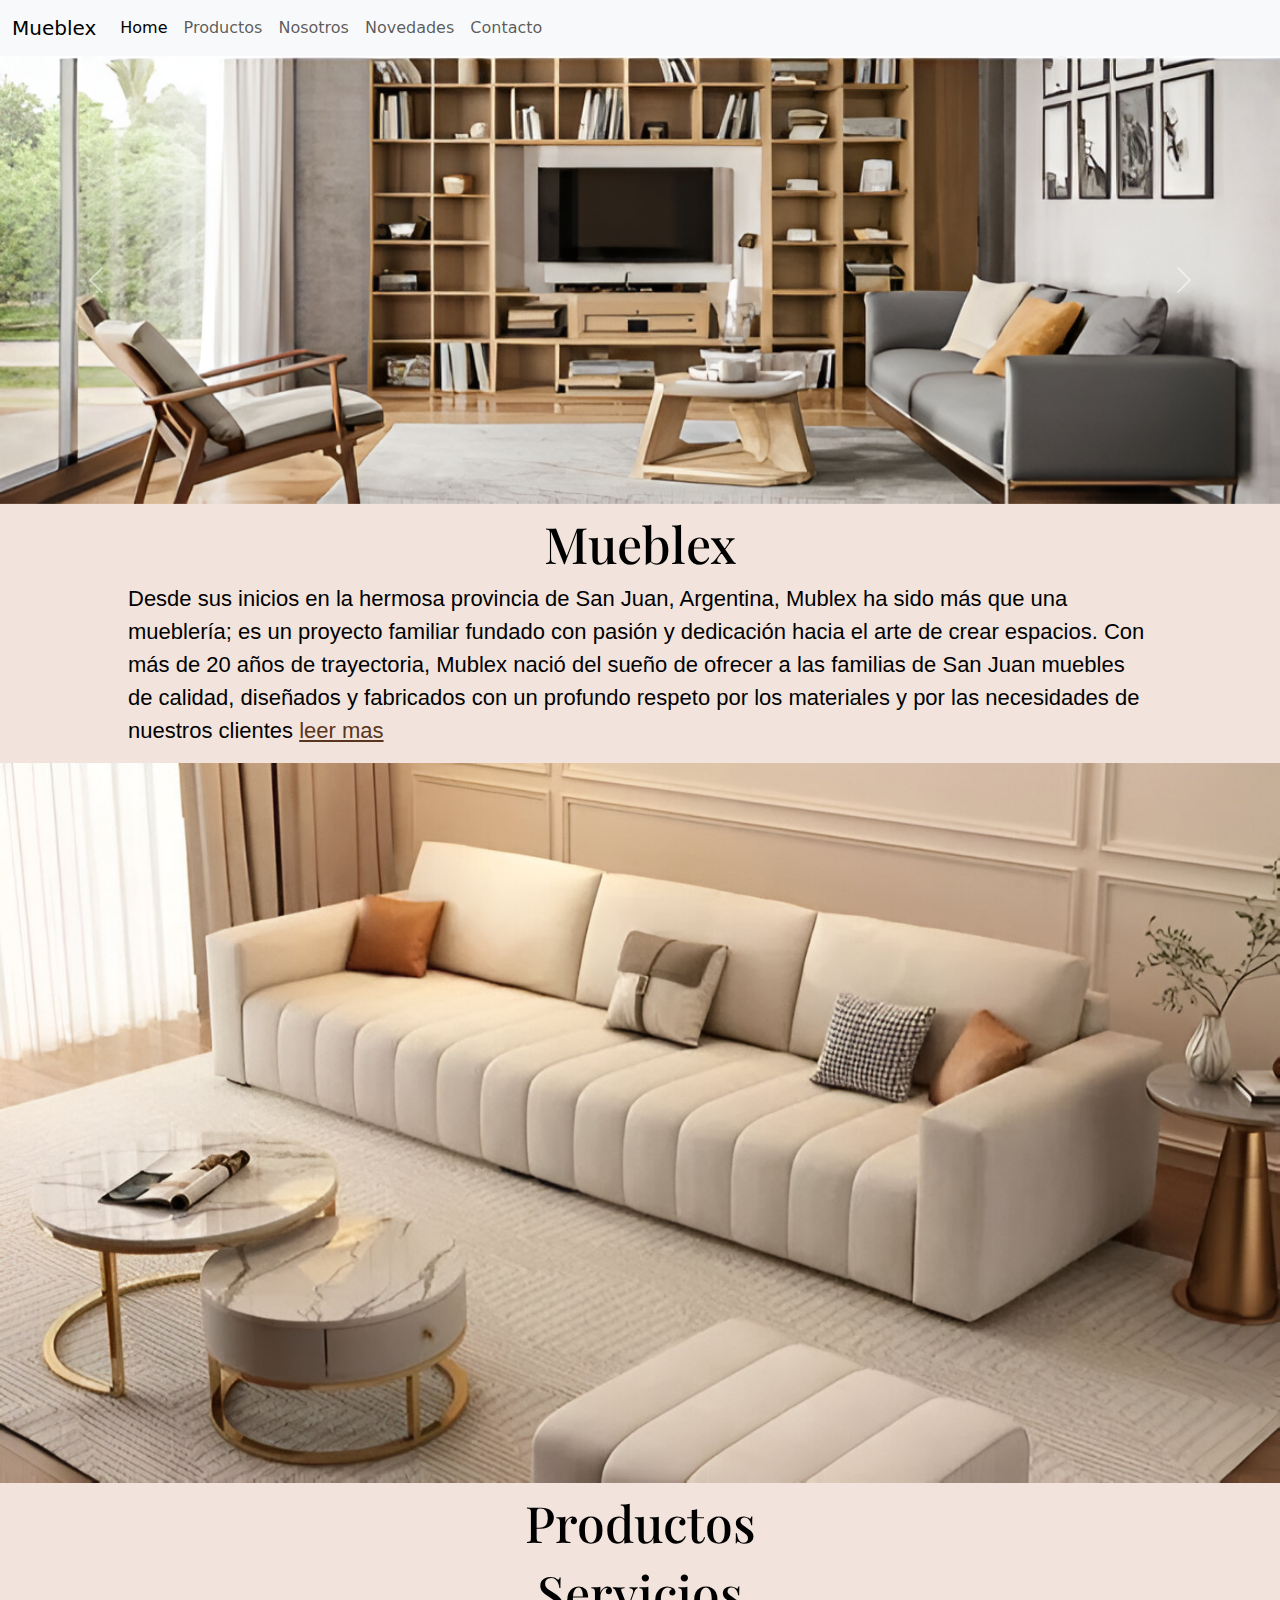
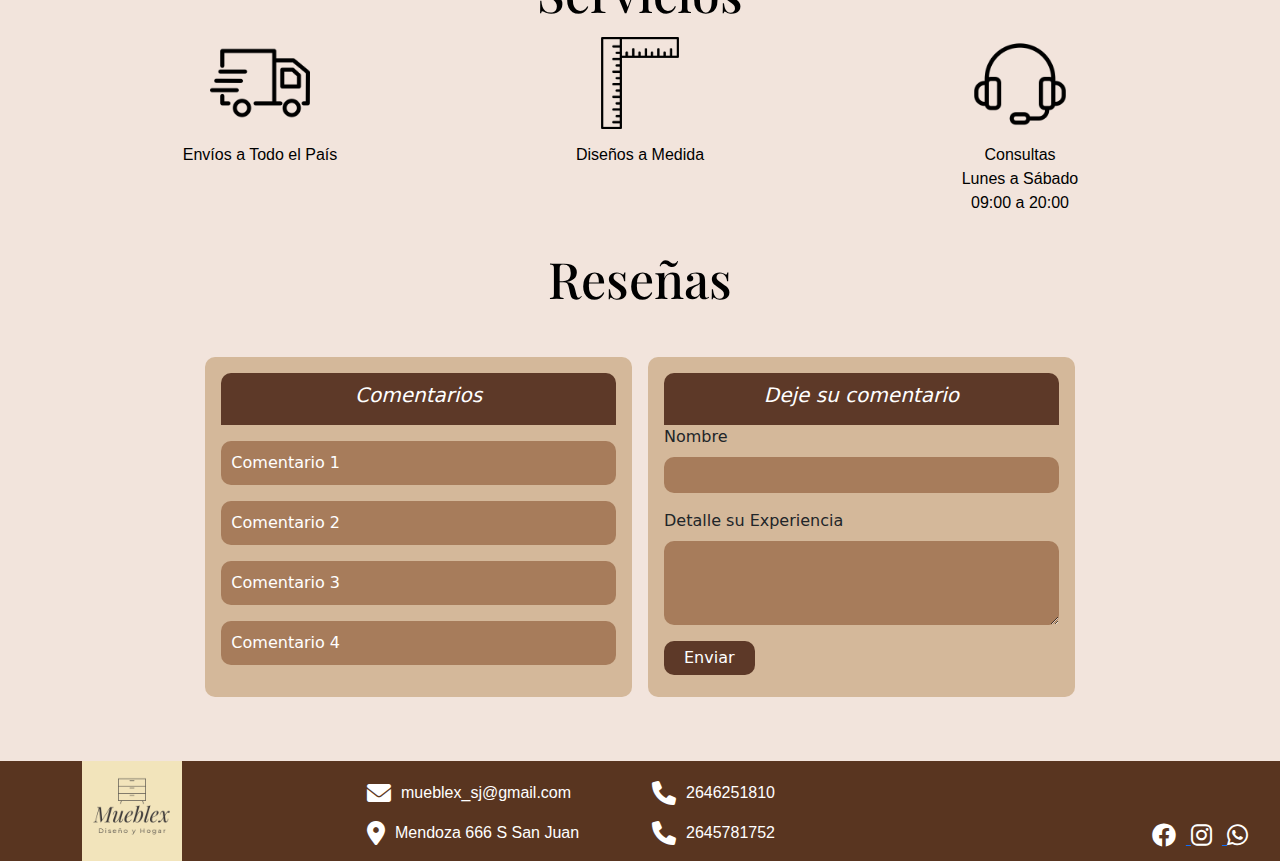
==== index.html @ 8254ffb8 "Add files via upload" ====
<!doctype html>
<html lang="en">
    <head>
        <meta charset="utf-8">
        <meta name="viewport" content="width=device-width, initial-scale=1">
        <title>Mueblex</title>
        <link rel="icon" href="img/Logo.png" type="image/x-icon">
        <link href="https://cdn.jsdelivr.net/npm/bootstrap@5.3.3/dist/css/bootstrap.min.css" rel="stylesheet" integrity="sha384-QWTKZyjpPEjISv5WaRU9OFeRpok6YctnYmDr5pNlyT2bRjXh0JMhjY6hW+ALEwIH" crossorigin="anonymous">
        <link rel="preconnect" href="https://fonts.googleapis.com">
        <link rel="preconnect" href="https://fonts.gstatic.com" crossorigin>
        <link href="https://fonts.googleapis.com/css2?family=Playfair+Display:ital,wght@1,400..900&display=swap" rel="stylesheet">      
        <link rel="stylesheet" href="https://cdnjs.cloudflare.com/ajax/libs/font-awesome/6.0.0-beta3/css/all.min.css">
        <link rel="stylesheet" href="estilos/homees.css">
        <link rel="stylesheet" href="estilos/texto.css">
        <link rel="stylesheet" href="estilos/carrucel">
        <link rel="stylesheet" href="estilos/piedepagina.css">
        <link rel="stylesheet" href="estilos/formulario.css">
      </head>
  <body>
<header>
  <!--Barra de navegacion-->
  <nav class="navbar navbar-expand-lg bg-body-tertiary">
    <div class="container-fluid">
      <a class="navbar-brand" href="in">Mueblex</a>
      <button class="navbar-toggler" type="button" data-bs-toggle="collapse" data-bs-target="#navbarSupportedContent" aria-controls="navbarSupportedContent" aria-expanded="false" aria-label="Toggle navigation">
        <span class="navbar-toggler-icon"></span>
      </button>
      <div class="collapse navbar-collapse" id="navbarSupportedContent">
        <ul class="navbar-nav me-auto mb-2 mb-lg-0">
          <li class="nav-item">
            <a class="nav-link active" aria-current="page" href="index.html">Home</a>
          </li>
          <li class="nav-item">
            <a class="nav-link" href="productos.html">Productos</a>
          </li>
          <li class="nav-item">
            <a class="nav-link" href="nosotros.html">Nosotros</a>
          </li>
          <li class="nav-item">
            <a class="nav-link" href="#">Novedades</a>
          </li>
          <li class="nav-item">
            <a class="nav-link" href="#">Contacto</a>
          </li>
        </ul>
      </div>
    </div>
  </nav>
  <!--Carrusel de imagenes-->
  <div id="carouselExampleFade" class="carousel slide carousel-fade">
    <div class="carousel-inner">
      <div class="carousel-item active">
        <img src="img/carr1.png" class="d-block w-100" alt="...">
      </div>
      <div class="carousel-item">
        <img src="img/carr2.png" class="d-block w-100" alt="...">
      </div>
      <div class="carousel-item">
        <img src="img/carr3.png" class="d-block w-100" alt="...">
      </div>
      <div class="carousel-item">
        <img src="img/carr4.png" class="d-block w-100" alt="...">
      </div>
      <div class="carousel-item">
        <img src="img/carr5.png" class="d-block w-100" alt="...">
      </div>
    </div>
    <button class="carousel-control-prev" type="button" data-bs-target="#carouselExampleFade" data-bs-slide="prev">
      <span class="carousel-control-prev-icon" aria-hidden="true"></span>
      <span class="visually-hidden">Previous</span>
    </button>
    <button class="carousel-control-next" type="button" data-bs-target="#carouselExampleFade" data-bs-slide="next">
      <span class="carousel-control-next-icon" aria-hidden="true"></span>
      <span class="visually-hidden">Next</span>
    </button>
  </div>
</header>
<div class="margenes">
<div class="todo">
<!--texto con hipervinculo a nosotros -->
<div class="texto_titulo">
  <h1 class="titulos">Mueblex</h1>
</div>
<div class="texto_in"> 
  <p class="nosotros-p">
    Desde sus inicios en la hermosa provincia de San Juan, Argentina, Mublex ha sido más que una mueblería; 
    es un proyecto familiar fundado con pasión y dedicación hacia el arte de crear espacios. Con más de 20 años de trayectoria, 
    Mublex nació del sueño de ofrecer a las familias de San Juan muebles de calidad, diseñados y fabricados con un profundo respeto
     por los materiales y por las necesidades de nuestros clientes <a href="nosotros.html" style="color:#593520 ;">leer mas</a>
  </p>
</div>
</div>
</div>
<div>
<img src="img/home.png" class="img-fluid" alt="imagen_home">
</div> 
<div class="margenes">
 <!--Seccion Productos-->
 <div class="texto_titulo">
  <h1 class="titulos">Productos</h1>
</div>
</div>

 <!--servicios-->
 <div class="margenes">
 <div class="texto_titulo">
  <h1 class="titulos">Servicios</h1>
</div>
</div>

<!--servicios_ iconos-->
<div class="margenes"></div>
<div class="container text-center">
  <div class="row">
    <div class="col-lg-4 col-md-6 col-sm-12 mb-4" id="serv">
      <img src="img/camion-de-reparto.png" class="servis" alt="camion">
      <p>Envíos a Todo el País</p>
    </div>
    <div class="col-lg-4 col-md-6 col-sm-12 mb-4" id="serv">
      <img src="img/intenta-cuadrado.png" class="servis" alt="escuadra">
      <p>Diseños a Medida</p>
    </div>
    <div class="col-lg-4 col-md-6 col-sm-12 mb-4" id="serv">
      <img src="img/centro-de-llamadas.png" class="servis" alt="atencion">
      <p>Consultas <br>Lunes a Sábado<br>09:00 a 20:00</p>
    </div>
  </div>
</div>
</div>
<!--Reseñas-->
<div class="margenes">
  <!--Seccion Productos-->
  <div class="texto_titulo">
   <h1 class="titulos">Reseñas</h1>
 </div>
 </div>
 <div class="margenes">
  <div class="container my-5">
    <div class="row justify-content-center">
      <!-- Sección de comentarios -->
      <div class="col-md-5 p-3 comentario-box me-md-3"> <!-- Agrega 'me-md-3' para margen entre columnas -->
        <div class="header-box">
          <h5>Comentarios</h5>
        </div>
        <div class="comment-content my-3">Comentario 1</div>
        <div class="comment-content my-3">Comentario 2</div>
        <div class="comment-content my-3">Comentario 3</div>
        <div class="comment-content my-3">Comentario 4</div>
      </div>
  
      <!-- Sección para dejar comentario -->
      <div class="col-md-5 p-3 comentario-box">
        <div class="header-box">
          <h5>Deje su comentario</h5>
        </div>
        <form>
          <div class="mb-3">
            <label for="nombre" class="form-label">Nombre</label>
            <input type="text" class="form-control custom-input" id="nombre" placeholder="">
          </div>
          <div class="mb-3">
            <label for="detalle" class="form-label">Detalle su Experiencia</label>
            <textarea class="form-control custom-textarea" id="detalle" rows="3"></textarea>
          </div>
          <button type="submit" class="btn custom-button">Enviar</button>
        </form>
      </div>
    </div>
  </div>
  
  
 </div>
<!--Pie de pagina-->
<footer>
  <div class="container">
      <div class="row" id="footer">
          <div class="col-3">
              <img src="img/Logo.png" class="pol" alt="logo_muebles">
          </div>
          <div class="col-3">
              <p class="info1">
                  <i class="fas fa-envelope iconos"></i> mueblex_sj@gmail.com
              </p>
              <p class="info2">
                  <i class="fas fa-map-marker-alt iconos"></i> Mendoza 666 S San Juan
              </p>
          </div>
          <div class="col-3">
              <p class="info1">
                  <i class="fas fa-phone iconos"></i> 2646251810
              </p>
              <p class="info2">
                  <i class="fas fa-phone iconos"></i> 2645781752
              </p>
          </div>
          <div class="col-3">
              <a href="https://www.facebook.com" target="_blank" aria-label="Facebook">
                  <i class="fab fa-facebook iconos"></i>
              </a>
              <a href="https://www.instagram.com" target="_blank" aria-label="Instagram">
                  <i class="fab fa-instagram iconos"></i>
              </a>
              <a href="https://web.whatsapp.com" target="_blank" aria-label="WhatsApp">
                  <i class="fab fa-whatsapp iconos"></i>
              </a>
          </div>
      </div>
  </div>
</footer>

  <script src="https://cdn.jsdelivr.net/npm/bootstrap@5.3.3/dist/js/bootstrap.bundle.min.js" integrity="sha384-YvpcrYf0tY3lHB60NNkmXc5s9fDVZLESaAA55NDzOxhy9GkcIdslK1eN7N6jIeHz" crossorigin="anonymous"></script>
      
  </body>
</html>
---- estilos/homees.css ----
body{
    background-color: #F2E4DC;
}

.margenes{
    margin-top: 10px;
    margin-left: 10%;
    margin-right: 10%;
}

/*ICONOS SERVICIOS*/
.servis {
    width: 40%;
    max-width: 100px;
    margin-bottom: 10px;
  }
  
  #serv p {
    color: black;
    font-size: 1em;
    margin: 0;
  }

@media screen and (max-width: 550px) {
    .margenes {
        margin-left: 5%;
        margin-right: 5%;
    }
}
---- estilos/texto.css ----
/* Tetos */

/*Tutulos*/
.titulos{
    text-align: center;
    color: black;
    font-family: "Playfair Display", serif;
    font-optical-sizing: auto;
    font-weight: <weight>;
    font-style: normal;
    font-size:50px;
}
/*Texto Home*/
.texto{
    font-family: "Roboto", sans-serif;
    font-weight: 100;
    font-style: normal
}
/*texto producto*/
.texto-producto{
    font-family: "Roboto", sans-serif;
    font-weight: 100;
    font-style: normal;
    text-align: center;
    margin-left: 10%;
    margin-right: 10%;
    font-size: 22px;
}
/*Texto Nosotros*/
.nosotros-p{
    font-family: "Roboto", sans-serif;
    font-weight: 100;
    font-style: normal;
    color:black;
    font-size: 22px;
}
/*Texto footer*/
.container p{
    font-family: "Roboto", sans-serif;
    font-weight: 100;
    font-style: normal; 
    color: white;
}

@media screen and (max-width: 550px) {
  /*Tutulos*/
.titulos{
    text-align: center;
    color: black;
    font-family: "Playfair Display", serif;
    font-optical-sizing: auto;
    font-weight: <weight>;
    font-style: normal;
    font-size:32px;
}
/*Texto Nosotros*/
.nosotros-p{
    font-family: "Roboto", sans-serif;
    font-weight: 100;
    font-style: normal;
    color:black;
    font-size: 16px;
    padding: 0 10px;
}  
/*Textp productos*/
.texto-producto{
    font-size: 16px;
}
---- estilos/piedepagina.css ----
/* Pie de Pagina */
footer {
    background-color: #593520;
    margin-top: 5%;
    position: relative; 
    width: 100%;
}

.pol {
    height: 100px;
    float: left;
}

.iconos {
    margin-right: 5px;
    height: 24px;
}

.info1, .info2 { 
    display: flex;
    position: relative;
}

.info1 {
    margin-top: 20px;
}

.iconos {
    color: #ffffff; 
    font-size: 24px; 
    margin-right: 10px; 
    transition: color 0.3s; 
    position: relative;
}

.iconos:hover {
    color: #d4af37; 
}
.col-3:last-child {
    position: absolute;
    bottom: 10px; 
    right: 10px; 
    width: auto; 
}

/* Responsividad */
@media screen and (max-width: 550px) {
    #footer {
        display: flex;           
    justify-content: space-around; 
    align-items: center;     
    flex-wrap: wrap;
}

    .col-3 {
        width: 100%; 
        text-align: center; 
        margin-top: 10px; 
    }

    .pol {
        display: block;
        margin: 0 auto; 
    }
}
---- estilos/formulario.css ----
/* Estilos de caja para comentarios y formulario */
.comentario-box {
    background-color: #d4b89a;
    border-radius: 10px;
  }
  
  .header-box {
    background-color: #5d3928;
    color: white;
    padding: 10px;
    border-top-left-radius: 10px;
    border-top-right-radius: 10px;
    text-align: center;
    font-style: italic;
  }
  
  .comment-content {
    background-color: #a77c5b;
    border-radius: 10px;
    padding: 10px;
    color: white;
  }
  
  /* Estilos de input y textarea personalizados */
  .custom-input,
  .custom-textarea {
    background-color: #a77c5b;
    color: white;
    border: none;
    border-radius: 10px;
  }
  
  .custom-button {
    background-color: #5d3928;
    color: white;
    border: none;
    border-radius: 10px;
    padding: 5px 20px;
  }
  
  .custom-button:hover {
    background-color: #3f271b;
  }
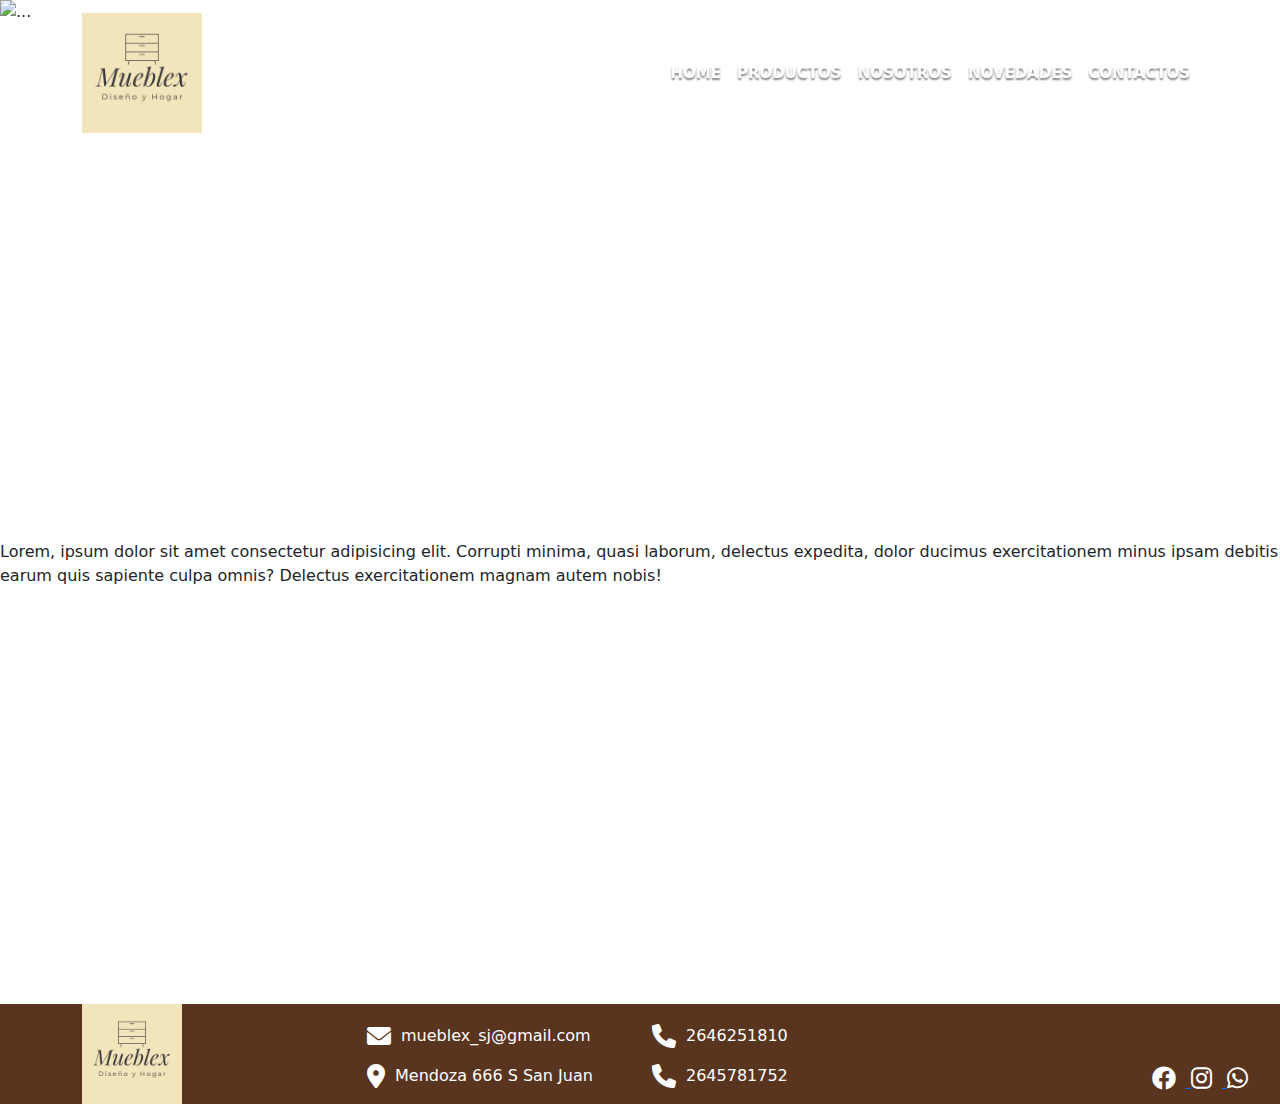
==== commit f0e63d1a: "Add files via upload" ====
--- a/index.html
+++ b/index.html
@@ -1,214 +1,128 @@
-<!doctype html>
+<!DOCTYPE html>
 <html lang="en">
-    <head>
-        <meta charset="utf-8">
-        <meta name="viewport" content="width=device-width, initial-scale=1">
-        <title>Mueblex</title>
-        <link rel="icon" href="img/Logo.png" type="image/x-icon">
-        <link href="https://cdn.jsdelivr.net/npm/bootstrap@5.3.3/dist/css/bootstrap.min.css" rel="stylesheet" integrity="sha384-QWTKZyjpPEjISv5WaRU9OFeRpok6YctnYmDr5pNlyT2bRjXh0JMhjY6hW+ALEwIH" crossorigin="anonymous">
-        <link rel="preconnect" href="https://fonts.googleapis.com">
-        <link rel="preconnect" href="https://fonts.gstatic.com" crossorigin>
-        <link href="https://fonts.googleapis.com/css2?family=Playfair+Display:ital,wght@1,400..900&display=swap" rel="stylesheet">      
-        <link rel="stylesheet" href="https://cdnjs.cloudflare.com/ajax/libs/font-awesome/6.0.0-beta3/css/all.min.css">
-        <link rel="stylesheet" href="estilos/homees.css">
-        <link rel="stylesheet" href="estilos/texto.css">
-        <link rel="stylesheet" href="estilos/carrucel">
-        <link rel="stylesheet" href="estilos/piedepagina.css">
-        <link rel="stylesheet" href="estilos/formulario.css">
-      </head>
-  <body>
-<header>
-  <!--Barra de navegacion-->
-  <nav class="navbar navbar-expand-lg bg-body-tertiary">
-    <div class="container-fluid">
-      <a class="navbar-brand" href="in">Mueblex</a>
-      <button class="navbar-toggler" type="button" data-bs-toggle="collapse" data-bs-target="#navbarSupportedContent" aria-controls="navbarSupportedContent" aria-expanded="false" aria-label="Toggle navigation">
-        <span class="navbar-toggler-icon"></span>
-      </button>
-      <div class="collapse navbar-collapse" id="navbarSupportedContent">
-        <ul class="navbar-nav me-auto mb-2 mb-lg-0">
-          <li class="nav-item">
-            <a class="nav-link active" aria-current="page" href="index.html">Home</a>
-          </li>
-          <li class="nav-item">
-            <a class="nav-link" href="productos.html">Productos</a>
-          </li>
-          <li class="nav-item">
-            <a class="nav-link" href="nosotros.html">Nosotros</a>
-          </li>
-          <li class="nav-item">
-            <a class="nav-link" href="#">Novedades</a>
-          </li>
-          <li class="nav-item">
-            <a class="nav-link" href="#">Contacto</a>
-          </li>
-        </ul>
+<head>
+    <meta charset="UTF-8">
+    <meta name="viewport" content="width=device-width, initial-scale=1.0">
+    <title>Document</title>
+    <link rel="stylesheet" href="styles.css">
+    <link rel="stylesheet" href="https://cdnjs.cloudflare.com/ajax/libs/font-awesome/6.0.0-beta3/css/all.min.css">
+    <link href="https://cdn.jsdelivr.net/npm/bootstrap@5.3.3/dist/css/bootstrap.min.css" rel="stylesheet" integrity="sha384-QWTKZyjpPEjISv5WaRU9OFeRpok6YctnYmDr5pNlyT2bRjXh0JMhjY6hW+ALEwIH" crossorigin="anonymous">
+</head>
+<body>
+    <!--carrusel-->
+    <header>
+      <div class="header-inner">
+        <nav class="navbar navbar-expand-lg navbar-light fixed-top">
+          <div class="container">
+            <a class="navbar-brand" href="#">
+              <span class="logo">
+                <img src="img/Logo.png" height="120" alt="">
+              </span>
+            </a>
+            <button class="navbar-toggler" type="button" data-bs-toggle="collapse" data-bs-target="#navbarSupportedContent" aria-controls="navbarSupportedContent" aria-expanded="false" aria-label="Toggle navigation">
+              <span class="navbar-toggler-icon"></span>
+            </button>
+            <div class="collapse navbar-collapse" id="navbarSupportedContent">
+              <ul class="navbar-nav ms-auto mb-2 mb-lg-0">
+                <li class="nav-item">
+                  <a class="nav-link" href="#">Home</a>
+                </li>
+                <li class="nav-item">
+                  <a class="nav-link" href="#">Productos</a>
+                </li>
+                <li class="nav-item">
+                  <a class="nav-link" href="#">Nosotros</a>
+                </li>
+                <li class="nav-item">
+                  <a class="nav-link" href="#">Novedades</a>
+                </li>
+                <li class="nav-item">
+                  <a class="nav-link" href="#">Contactos</a>
+                </li>
+              </ul>
+            </div>
+          </div>
+        </nav>
       </div>
-    </div>
-  </nav>
-  <!--Carrusel de imagenes-->
-  <div id="carouselExampleFade" class="carousel slide carousel-fade">
-    <div class="carousel-inner">
-      <div class="carousel-item active">
-        <img src="img/carr1.png" class="d-block w-100" alt="...">
-      </div>
-      <div class="carousel-item">
-        <img src="img/carr2.png" class="d-block w-100" alt="...">
-      </div>
-      <div class="carousel-item">
-        <img src="img/carr3.png" class="d-block w-100" alt="...">
-      </div>
-      <div class="carousel-item">
-        <img src="img/carr4.png" class="d-block w-100" alt="...">
-      </div>
-      <div class="carousel-item">
-        <img src="img/carr5.png" class="d-block w-100" alt="...">
-      </div>
-    </div>
-    <button class="carousel-control-prev" type="button" data-bs-target="#carouselExampleFade" data-bs-slide="prev">
-      <span class="carousel-control-prev-icon" aria-hidden="true"></span>
-      <span class="visually-hidden">Previous</span>
-    </button>
-    <button class="carousel-control-next" type="button" data-bs-target="#carouselExampleFade" data-bs-slide="next">
-      <span class="carousel-control-next-icon" aria-hidden="true"></span>
-      <span class="visually-hidden">Next</span>
-    </button>
-  </div>
-</header>
-<div class="margenes">
-<div class="todo">
-<!--texto con hipervinculo a nosotros -->
-<div class="texto_titulo">
-  <h1 class="titulos">Mueblex</h1>
-</div>
-<div class="texto_in"> 
-  <p class="nosotros-p">
-    Desde sus inicios en la hermosa provincia de San Juan, Argentina, Mublex ha sido más que una mueblería; 
-    es un proyecto familiar fundado con pasión y dedicación hacia el arte de crear espacios. Con más de 20 años de trayectoria, 
-    Mublex nació del sueño de ofrecer a las familias de San Juan muebles de calidad, diseñados y fabricados con un profundo respeto
-     por los materiales y por las necesidades de nuestros clientes <a href="nosotros.html" style="color:#593520 ;">leer mas</a>
-  </p>
-</div>
-</div>
-</div>
-<div>
-<img src="img/home.png" class="img-fluid" alt="imagen_home">
-</div> 
-<div class="margenes">
- <!--Seccion Productos-->
- <div class="texto_titulo">
-  <h1 class="titulos">Productos</h1>
-</div>
-</div>
+        
+    
+        <div id="carouselExampleCaptions" class="carousel slide">
+            <div class="carousel-inner">
+              <div class="carousel-item active bg-1">
+                <img src="img/carru1.png" class="d-block w-100" alt="...">
+              </div>
+              <div class="carousel-item bg-2">
+                <img src="img/carru2.png" class="d-block w-100" alt="...">
+              </div>
+              <div class="carousel-item bg-3">
+                <img src="img/carru3.png" class="d-block w-100" alt="...">
+              </div>
+            </div>
+            <button class="carousel-control-prev" type="button" data-bs-target="#carouselExampleCaptions" data-bs-slide="prev">
+              <span class="carousel-control-prev-icon" aria-hidden="true"></span>
+              <span class="visually-hidden">Previous</span>
+            </button>
+            <button class="carousel-control-next" type="button" data-bs-target="#carouselExampleCaptions" data-bs-slide="next">
+              <span class="carousel-control-next-icon" aria-hidden="true"></span>
+              <span class="visually-hidden">Next</span>
+            </button>
+        </div>
+    </header>
+    
+    <!--formularios-->
+    <section>
+      <p>Lorem, ipsum dolor sit amet consectetur adipisicing elit. Corrupti minima, quasi laborum, delectus expedita, dolor ducimus exercitationem minus ipsam debitis earum quis sapiente culpa omnis? Delectus exercitationem magnam autem nobis!</p>
+    </section>
 
- <!--servicios-->
- <div class="margenes">
- <div class="texto_titulo">
-  <h1 class="titulos">Servicios</h1>
-</div>
-</div>
-
-<!--servicios_ iconos-->
-<div class="margenes"></div>
-<div class="container text-center">
-  <div class="row">
-    <div class="col-lg-4 col-md-6 col-sm-12 mb-4" id="serv">
-      <img src="img/camion-de-reparto.png" class="servis" alt="camion">
-      <p>Envíos a Todo el País</p>
-    </div>
-    <div class="col-lg-4 col-md-6 col-sm-12 mb-4" id="serv">
-      <img src="img/intenta-cuadrado.png" class="servis" alt="escuadra">
-      <p>Diseños a Medida</p>
-    </div>
-    <div class="col-lg-4 col-md-6 col-sm-12 mb-4" id="serv">
-      <img src="img/centro-de-llamadas.png" class="servis" alt="atencion">
-      <p>Consultas <br>Lunes a Sábado<br>09:00 a 20:00</p>
-    </div>
-  </div>
-</div>
-</div>
-<!--Reseñas-->
-<div class="margenes">
-  <!--Seccion Productos-->
-  <div class="texto_titulo">
-   <h1 class="titulos">Reseñas</h1>
- </div>
- </div>
- <div class="margenes">
-  <div class="container my-5">
-    <div class="row justify-content-center">
-      <!-- Sección de comentarios -->
-      <div class="col-md-5 p-3 comentario-box me-md-3"> <!-- Agrega 'me-md-3' para margen entre columnas -->
-        <div class="header-box">
-          <h5>Comentarios</h5>
+    <!--footer-->
+    <footer>
+        <div class="container">
+            <div class="row" id="footer">
+                <div class="col-3">
+                    <img src="img/Logo.png" class="pol" alt="logo_muebles">
+                </div>
+                <div class="col-3">
+                    <p class="info1">
+                        <i class="fas fa-envelope iconos"></i> mueblex_sj@gmail.com
+                    </p>
+                    <p class="info2">
+                        <i class="fas fa-map-marker-alt iconos"></i> Mendoza 666 S San Juan
+                    </p>
+                </div>
+                <div class="col-3">
+                    <p class="info1">
+                        <i class="fas fa-phone iconos"></i> 2646251810
+                    </p>
+                    <p class="info2">
+                        <i class="fas fa-phone iconos"></i> 2645781752
+                    </p>
+                </div>
+                <div class="col-3">
+                    <a href="https://www.facebook.com" target="_blank" aria-label="Facebook">
+                        <i class="fab fa-facebook iconos"></i>
+                    </a>
+                    <a href="https://www.instagram.com" target="_blank" aria-label="Instagram">
+                        <i class="fab fa-instagram iconos"></i>
+                    </a>
+                    <a href="https://web.whatsapp.com" target="_blank" aria-label="WhatsApp">
+                        <i class="fab fa-whatsapp iconos"></i>
+                    </a>
+                </div>
+            </div>
         </div>
-        <div class="comment-content my-3">Comentario 1</div>
-        <div class="comment-content my-3">Comentario 2</div>
-        <div class="comment-content my-3">Comentario 3</div>
-        <div class="comment-content my-3">Comentario 4</div>
-      </div>
-  
-      <!-- Sección para dejar comentario -->
-      <div class="col-md-5 p-3 comentario-box">
-        <div class="header-box">
-          <h5>Deje su comentario</h5>
-        </div>
-        <form>
-          <div class="mb-3">
-            <label for="nombre" class="form-label">Nombre</label>
-            <input type="text" class="form-control custom-input" id="nombre" placeholder="">
-          </div>
-          <div class="mb-3">
-            <label for="detalle" class="form-label">Detalle su Experiencia</label>
-            <textarea class="form-control custom-textarea" id="detalle" rows="3"></textarea>
-          </div>
-          <button type="submit" class="btn custom-button">Enviar</button>
-        </form>
-      </div>
-    </div>
-  </div>
-  
-  
- </div>
-<!--Pie de pagina-->
-<footer>
-  <div class="container">
-      <div class="row" id="footer">
-          <div class="col-3">
-              <img src="img/Logo.png" class="pol" alt="logo_muebles">
-          </div>
-          <div class="col-3">
-              <p class="info1">
-                  <i class="fas fa-envelope iconos"></i> mueblex_sj@gmail.com
-              </p>
-              <p class="info2">
-                  <i class="fas fa-map-marker-alt iconos"></i> Mendoza 666 S San Juan
-              </p>
-          </div>
-          <div class="col-3">
-              <p class="info1">
-                  <i class="fas fa-phone iconos"></i> 2646251810
-              </p>
-              <p class="info2">
-                  <i class="fas fa-phone iconos"></i> 2645781752
-              </p>
-          </div>
-          <div class="col-3">
-              <a href="https://www.facebook.com" target="_blank" aria-label="Facebook">
-                  <i class="fab fa-facebook iconos"></i>
-              </a>
-              <a href="https://www.instagram.com" target="_blank" aria-label="Instagram">
-                  <i class="fab fa-instagram iconos"></i>
-              </a>
-              <a href="https://web.whatsapp.com" target="_blank" aria-label="WhatsApp">
-                  <i class="fab fa-whatsapp iconos"></i>
-              </a>
-          </div>
-      </div>
-  </div>
-</footer>
-
-  <script src="https://cdn.jsdelivr.net/npm/bootstrap@5.3.3/dist/js/bootstrap.bundle.min.js" integrity="sha384-YvpcrYf0tY3lHB60NNkmXc5s9fDVZLESaAA55NDzOxhy9GkcIdslK1eN7N6jIeHz" crossorigin="anonymous"></script>
-      
-  </body>
-</html> +      </footer>
+      <script type="text/javascript">
+        $(function(){
+          var navbar = $('header-inner');
+          $(window).scroll(function(){
+            if($(window).scrollTop() <= 40){
+              navbar.removeClass('navbar-scroll');
+            }else{
+              navbar.addClass('navbar-scroll');
+            }
+          });
+        });
+      </script>
+    <script src="https://cdn.jsdelivr.net/npm/bootstrap@5.3.3/dist/js/bootstrap.bundle.min.js" integrity="sha384-YvpcrYf0tY3lHB60NNkmXc5s9fDVZLESaAA55NDzOxhy9GkcIdslK1eN7N6jIeHz" crossorigin="anonymous"></script>
+</body>
+</html>--- a/styles.css
+++ b/styles.css
@@ -0,0 +1,180 @@
+body{
+    background-color: #fabd99;
+}
+
+/*logo*/
+.navbar-nav a{
+    font-size: 15px;
+    text-transform: uppercase;
+    font-weight: 700;
+    text-shadow: 0 2px 2px rgba(0,0,0,0.5);
+   
+}
+
+/*menu principal*/
+.navbar-nav .nav-link{
+    color: #fff;
+}
+
+.navbar-nav .nav-link:focus,
+.navbar-nav .nav-link:hover{
+    color: rgb(255, 206, 107);
+}
+
+/*scroll*/
+
+.navbar-scroll{
+    background-color: #8C877D;
+    padding: 0;
+    top: 0;
+    position: fixed;
+    z-index: 99;
+    box-shadow: 0px 1px 10px rgba(0, 0,0, 0.4);
+    transition-duration: 0.6s;
+}
+
+.navbar-scroll .nav-item .nav-link{
+    color: #fff;
+}
+
+.navbar-scroll .logo{
+    height: 90;
+}
+
+/*carousel*/
+
+.carousel-item{
+    height: 60vh;
+    min-width: 300px;
+}
+
+.bg-1, .bg-2, .bg-3{
+    background-size: cover;
+}
+
+/*section*/
+
+section{
+    height: 400px;
+}
+
+.margenes{
+    margin-top: 10px;
+    margin-left: 10%;
+    margin-right: 10%;
+}
+
+/*formularios*/
+/* Estilos de caja para comentarios y formulario */
+.comentario-box {
+    background-color: #d4b89a;
+    border-radius: 10px;
+  }
+  
+  .header-box {
+    background-color: #5d3928;
+    color: white;
+    padding: 10px;
+    border-top-left-radius: 10px;
+    border-top-right-radius: 10px;
+    text-align: center;
+    font-style: italic;
+  }
+  
+  .comment-content {
+    background-color: #a77c5b;
+    border-radius: 10px;
+    padding: 10px;
+    color: white;
+  }
+  
+  /* Estilos de input y textarea personalizados */
+  .custom-input,
+  .custom-textarea {
+    background-color: #a77c5b;
+    color: white;
+    border: none;
+    border-radius: 10px;
+  }
+  
+  .custom-button {
+    background-color: #5d3928;
+    color: white;
+    border: none;
+    border-radius: 10px;
+    padding: 5px 20px;
+  }
+  
+  .custom-button:hover {
+    background-color: #3f271b;
+  }
+  
+  
+
+/*footer*/
+/* Pie de Pagina */
+footer {
+    background-color: #593520;
+    color: #fff;
+    margin-top: 5%;
+    position: relative; 
+    width: 100%;
+}
+
+.pol {
+    height: 100px;
+    float: left;
+}
+
+.iconos {
+    margin-right: 5px;
+    height: 24px;
+}
+
+.info1, .info2 { 
+    display: flex;
+    position: relative;
+}
+
+.info1 {
+    margin-top: 20px;
+}
+
+.iconos {
+    color: #ffffff; 
+    font-size: 24px; 
+    margin-right: 10px; 
+    transition: color 0.3s; 
+    position: relative;
+}
+
+.iconos:hover {
+    color: #d4af37; 
+}
+.col-3:last-child {
+    position: absolute;
+    bottom: 10px; 
+    right: 10px; 
+    width: auto; 
+}
+
+/* Responsividad */
+@media screen and (max-width: 550px) {
+    #footer {
+        display: flex;           
+    justify-content: space-around; 
+    align-items: center;     
+    flex-wrap: wrap;
+}
+
+    .col-3 {
+        width: 100%; 
+        text-align: center; 
+        margin-top: 10px; 
+    }
+
+    .pol {
+        display: block;
+        margin: 0 auto; 
+    }
+}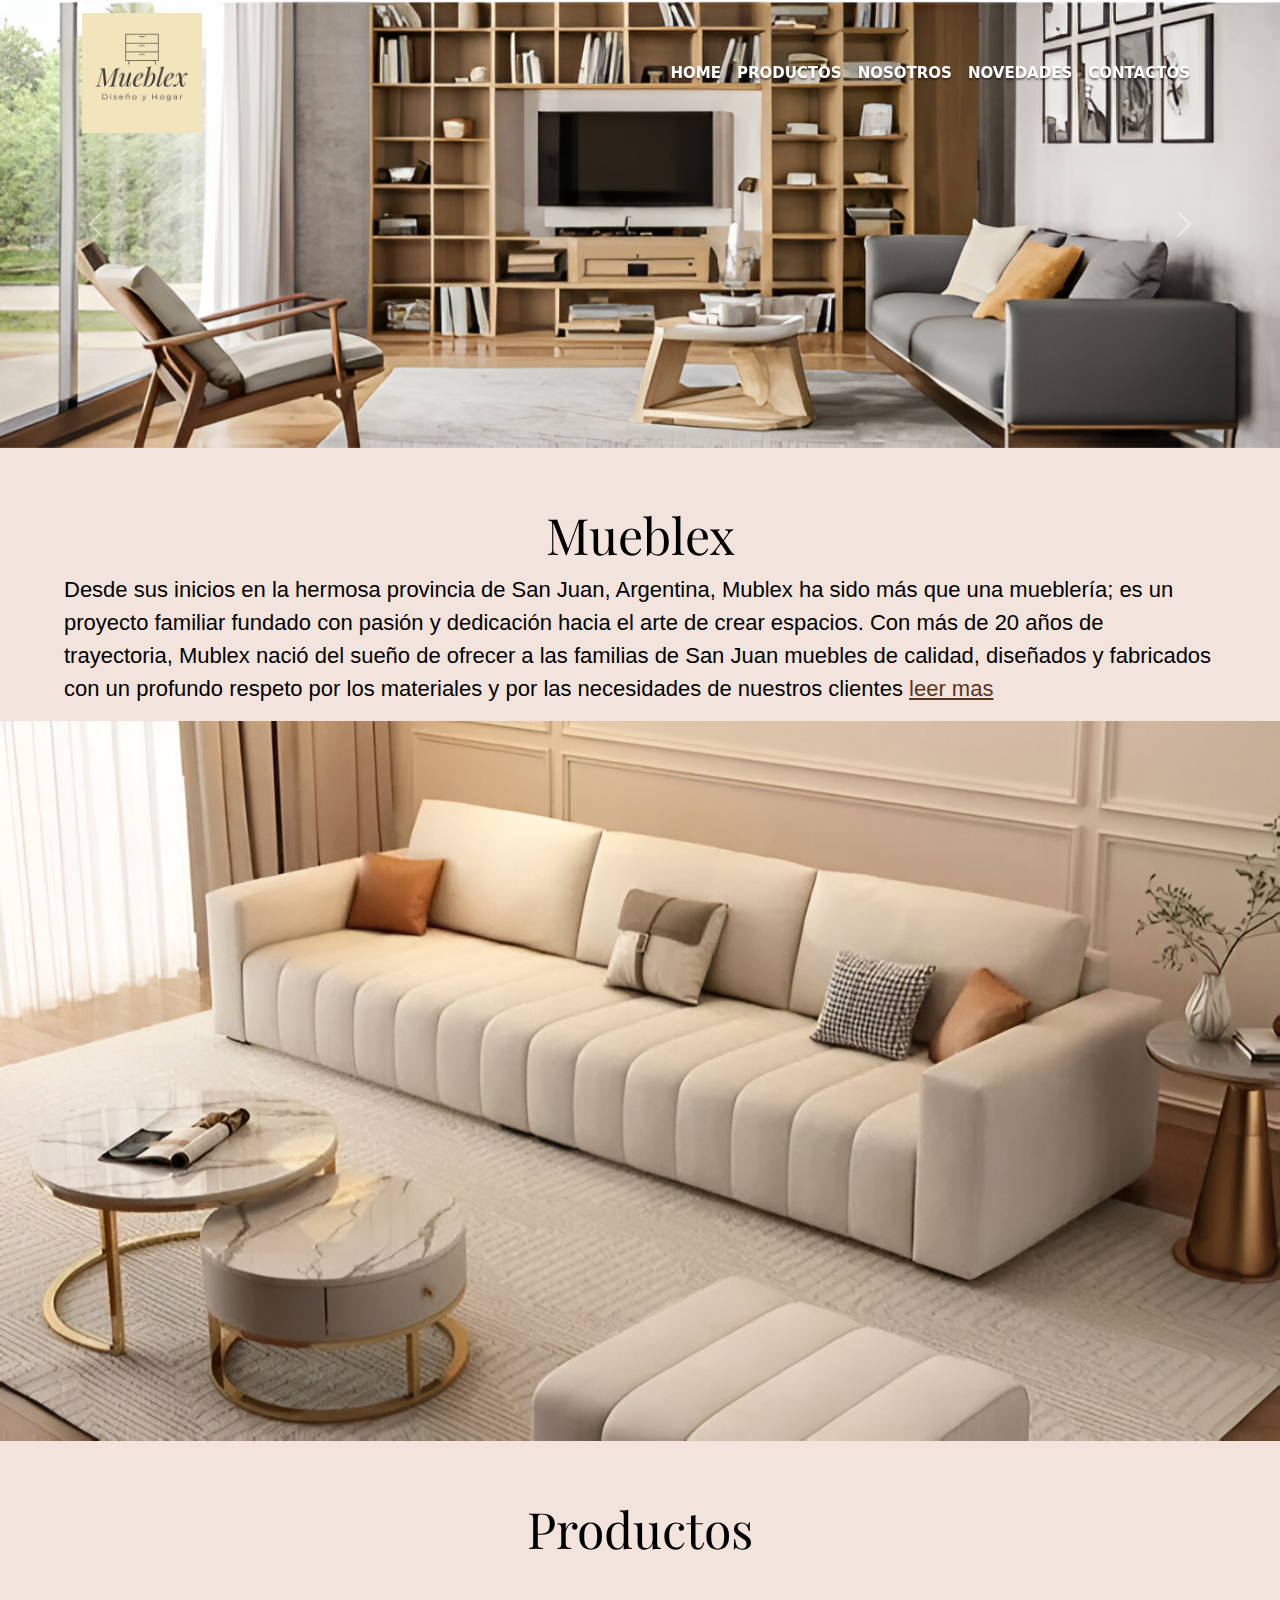
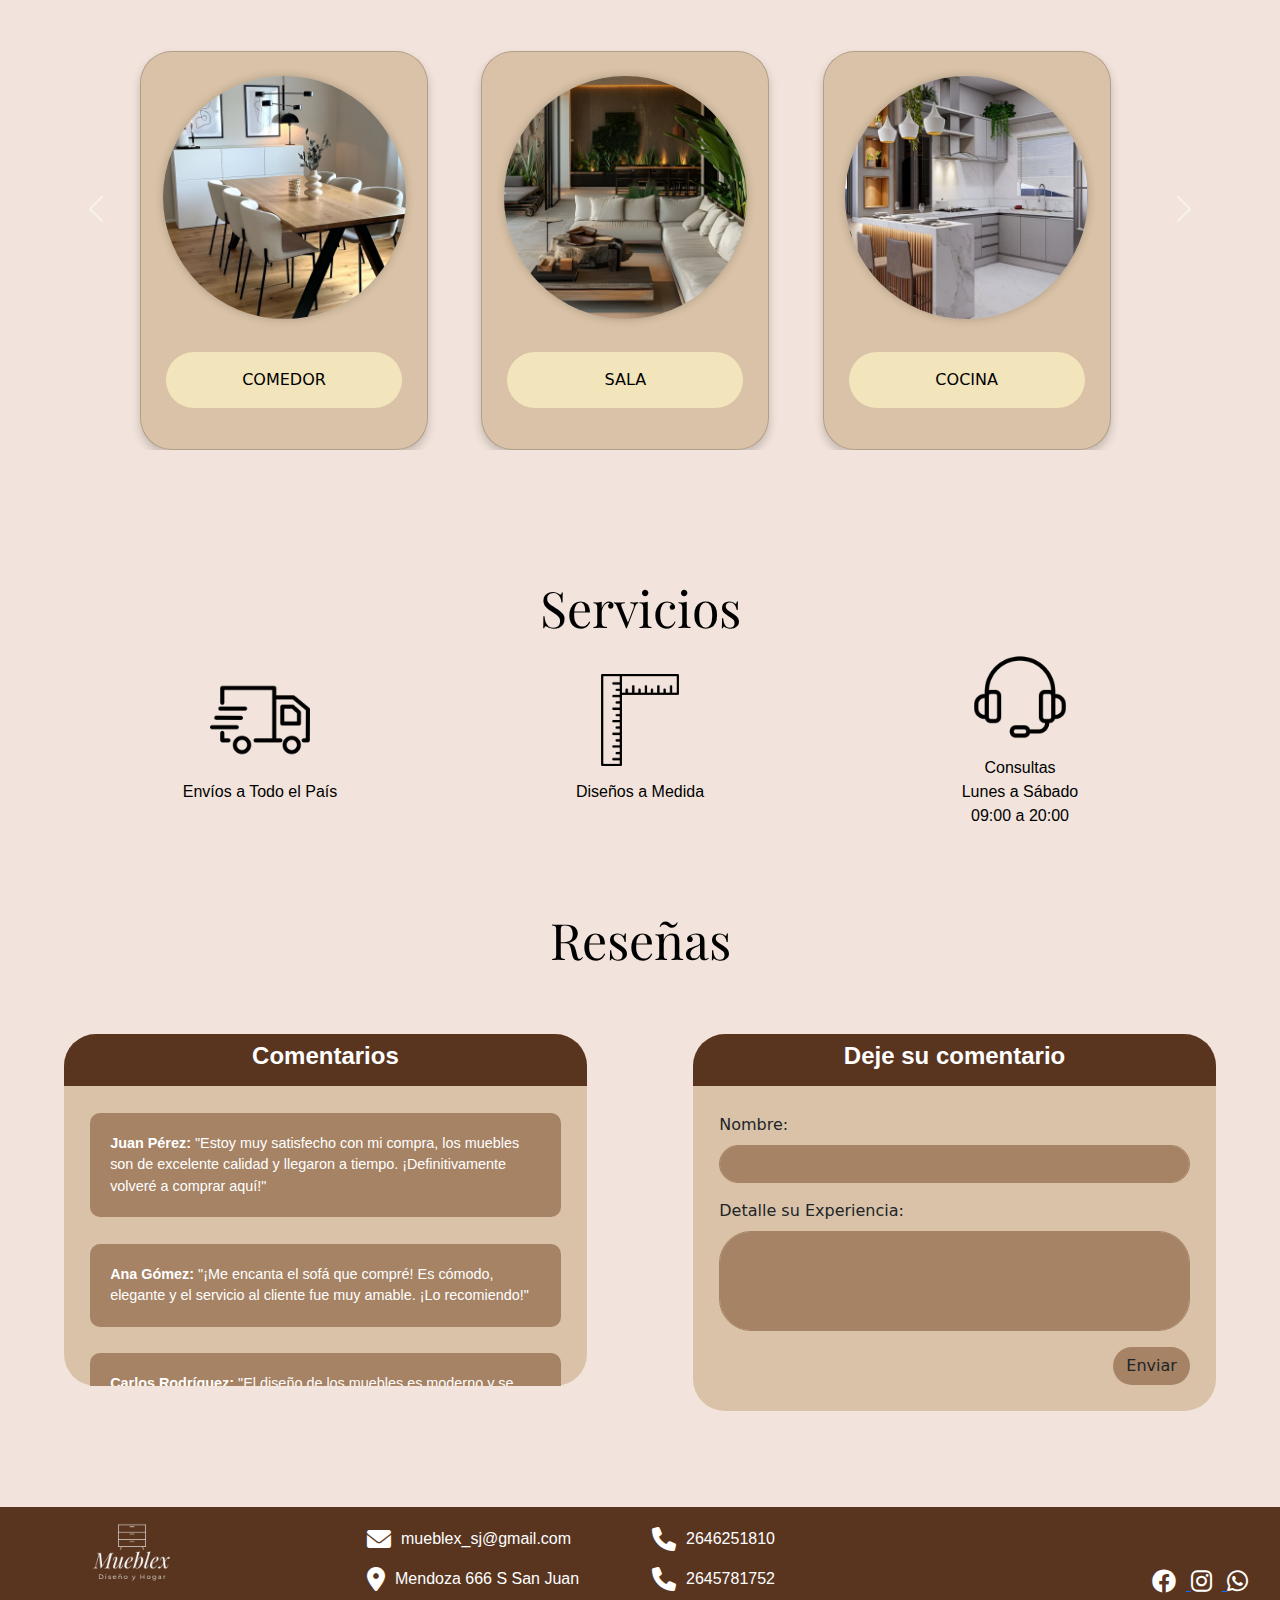
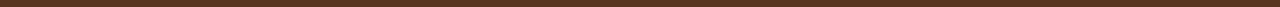
==== commit 3a56e49e: "Add files via upload" ====
--- a/index.html
+++ b/index.html
@@ -1,15 +1,26 @@
-<!DOCTYPE html>
+<!doctype html>
 <html lang="en">
-<head>
-    <meta charset="UTF-8">
-    <meta name="viewport" content="width=device-width, initial-scale=1.0">
-    <title>Document</title>
-    <link rel="stylesheet" href="styles.css">
-    <link rel="stylesheet" href="https://cdnjs.cloudflare.com/ajax/libs/font-awesome/6.0.0-beta3/css/all.min.css">
-    <link href="https://cdn.jsdelivr.net/npm/bootstrap@5.3.3/dist/css/bootstrap.min.css" rel="stylesheet" integrity="sha384-QWTKZyjpPEjISv5WaRU9OFeRpok6YctnYmDr5pNlyT2bRjXh0JMhjY6hW+ALEwIH" crossorigin="anonymous">
-</head>
-<body>
-    <!--carrusel-->
+    <head>
+        <meta charset="utf-8">
+        <meta name="viewport" content="width=device-width, initial-scale=1">
+        <title>Mueblex</title>
+        <link rel="icon" href="img/Logo.png" type="image/x-icon">
+        <link href="https://cdn.jsdelivr.net/npm/bootstrap@5.3.3/dist/css/bootstrap.min.css" rel="stylesheet" integrity="sha384-QWTKZyjpPEjISv5WaRU9OFeRpok6YctnYmDr5pNlyT2bRjXh0JMhjY6hW+ALEwIH" crossorigin="anonymous">
+        <link rel="preconnect" href="https://fonts.googleapis.com">
+        <link rel="preconnect" href="https://fonts.gstatic.com" crossorigin>
+        <link href="https://fonts.googleapis.com/css2?family=Playfair+Display:ital,wght@1,400..900&display=swap" rel="stylesheet">      
+        <link rel="stylesheet" href="https://cdnjs.cloudflare.com/ajax/libs/font-awesome/6.0.0-beta3/css/all.min.css">
+        <link rel="stylesheet" href="estilos/homees.css">
+        <link rel="stylesheet" href="estilos/texto.css">
+        <link rel="stylesheet" href="estilos/piedepagina.css">
+        <link rel="stylesheet" href="estilos/contacto.css">
+        <link rel="stylesheet" href="estilos/card.css">
+        <link rel="stylesheet" href="estilos/carrucel.css">
+        
+    </head>
+  <body>
+      <!--Carrusel de imagenes-->
+      <!--carrusel-->
     <header>
       <div class="header-inner">
         <nav class="navbar navbar-expand-lg navbar-light fixed-top">
@@ -25,37 +36,62 @@
             <div class="collapse navbar-collapse" id="navbarSupportedContent">
               <ul class="navbar-nav ms-auto mb-2 mb-lg-0">
                 <li class="nav-item">
-                  <a class="nav-link" href="#">Home</a>
+                  <a class="nav-link" href="index.html">Home</a>
                 </li>
                 <li class="nav-item">
-                  <a class="nav-link" href="#">Productos</a>
+                  <a class="nav-link" href="productos.html">Productos</a>
                 </li>
                 <li class="nav-item">
-                  <a class="nav-link" href="#">Nosotros</a>
+                  <a class="nav-link" href="nosotros.html">Nosotros</a>
                 </li>
                 <li class="nav-item">
-                  <a class="nav-link" href="#">Novedades</a>
+                  <a class="nav-link" href="novedades.html">Novedades</a>
                 </li>
                 <li class="nav-item">
-                  <a class="nav-link" href="#">Contactos</a>
+                  <a class="nav-link" href="contacto.html">Contactos</a>
                 </li>
               </ul>
             </div>
           </div>
         </nav>
+        <script>
+        // JavaScript para ocultar el navbar y el logo al scrollear hacia abajo
+          let lastScrollTop = 0;
+          const navbar = document.querySelector('.navbar');
+          const logo = document.querySelector('.navbar .logo');
+
+          window.addEventListener('scroll', () => {
+          const scrollTop = window.pageYOffset || document.documentElement.scrollTop;
+
+          if (scrollTop > lastScrollTop) {
+          navbar.style.top = '-80px'; 
+          logo.style.opacity = '0'; 
+          } else {
+          navbar.style.top = '0';
+          logo.style.opacity = '1';
+          }
+        lastScrollTop = scrollTop;
+        });
+      </script>
       </div>
         
     
         <div id="carouselExampleCaptions" class="carousel slide">
             <div class="carousel-inner">
               <div class="carousel-item active bg-1">
-                <img src="img/carru1.png" class="d-block w-100" alt="...">
+                <img src="img/carr1.png" class="d-block w-100" alt="...">
               </div>
               <div class="carousel-item bg-2">
-                <img src="img/carru2.png" class="d-block w-100" alt="...">
+                <img src="img/carr2.png" class="d-block w-100" alt="...">
               </div>
               <div class="carousel-item bg-3">
-                <img src="img/carru3.png" class="d-block w-100" alt="...">
+                <img src="img/carr3.png" class="d-block w-100" alt="...">
+              </div>
+              <div class="carousel-item bg-3">
+                <img src="img/carr4.png" class="d-block w-100" alt="...">
+              </div>
+              <div class="carousel-item bg-3">
+                <img src="img/carr5.png" class="d-block w-100" alt="...">
               </div>
             </div>
             <button class="carousel-control-prev" type="button" data-bs-target="#carouselExampleCaptions" data-bs-slide="prev">
@@ -67,62 +103,341 @@
               <span class="visually-hidden">Next</span>
             </button>
         </div>
-    </header>
+  </header>
     
-    <!--formularios-->
-    <section>
-      <p>Lorem, ipsum dolor sit amet consectetur adipisicing elit. Corrupti minima, quasi laborum, delectus expedita, dolor ducimus exercitationem minus ipsam debitis earum quis sapiente culpa omnis? Delectus exercitationem magnam autem nobis!</p>
-    </section>
-
-    <!--footer-->
-    <footer>
-        <div class="container">
-            <div class="row" id="footer">
-                <div class="col-3">
-                    <img src="img/Logo.png" class="pol" alt="logo_muebles">
+   
+<div class="margenes">
+<!--texto con hipervinculo a nosotros -->
+<div class="texto_titulo">
+  <h1 class="titulos">Mueblex</h1>
+</div>
+<div class="texto_in"> 
+  <p class="nosotros-p">
+    Desde sus inicios en la hermosa provincia de San Juan, Argentina, Mublex ha sido más que una mueblería; 
+    es un proyecto familiar fundado con pasión y dedicación hacia el arte de crear espacios. Con más de 20 años de trayectoria, 
+    Mublex nació del sueño de ofrecer a las familias de San Juan muebles de calidad, diseñados y fabricados con un profundo respeto
+     por los materiales y por las necesidades de nuestros clientes <a href="nosotros.html" style="color:#593520 ;">leer mas</a>
+  </p>
+</div>
+</div>
+<div>
+<img src="img/home.png" class="img-fluid" alt="imagen_home">
+</div> 
+<div class="margenes">
+ <!--Seccion Productos-->
+ <div class="texto_titulo">
+  <h1 class="titulos">Productos</h1>
+</div>
+</div>
+<!-- Carrusel de Cards Productos -->
+  <!-- Carrusel principal (pantallas grandes) -->
+  <div id="carouselProducts" class="carousel slide carousel-fade" style="margin-bottom:10% ;">
+    <div class="carousel-inner">
+      <div class="carousel-item active">
+        <div class="card-cont">
+          <div class="container text-center">
+              <div class="row">
+                  <div class="col order-last">
+                      <div class="card" style="width: 18rem;">
+                          <img src="img/card_cocina.png" class="card-img-top" alt="Cocina">
+                          <div class="card-body">
+                              <a href="#" class="btn btn-primary">COCINA</a>
+                          </div>
+                      </div>
+                  </div>
+                  <div class="col">
+                      <div class="card" style="width: 18rem;">
+                          <img src="img/card_sala.png" class="card-img-top" alt="Sala">
+                          <div class="card-body">
+                              <a href="#" class="btn btn-primary">SALA</a>
+                          </div>
+                      </div>
+                  </div>
+                  <div class="col order-first">
+                      <div class="card" style="width: 18rem;">
+                          <img src="img/card_comedor.png" class="card-img-top" alt="Comedor">
+                          <div class="card-body">
+                              <a href="#" class="btn btn-primary">COMEDOR</a>
+                          </div>
+                      </div>
+                  </div>
+              </div>
+          </div>
+        </div>
+      </div>
+      <div class="carousel-item">
+        <div class="card-cont">
+          <div class="container text-center">
+              <div class="row">
+                  <div class="col order-last">
+                      <div class="card" style="width: 18rem;">
+                          <img src="img/card_jardin.png" class="card-img-top" alt="Jardín y Exteriores">
+                          <div class="card-body">
+                              <a href="#" class="btn btn-primary">JARDÍN Y EXTERIORES</a>
+                          </div>
+                      </div>
+                  </div>
+                  <div class="col">
+                      <div class="card" style="width: 18rem;">
+                          <img src="img/card_baño.png" class="card-img-top" alt="Baño">
+                          <div class="card-body">
+                              <a href="#" class="btn btn-primary">BAÑO</a>
+                          </div>
+                      </div>
+                  </div>
+                  <div class="col order-first">
+                      <div class="card" style="width: 18rem;">
+                          <img src="img/card_dormitorio.png" class="card-img-top" alt="Dormitorio">
+                          <div class="card-body">
+                              <a href="#" class="btn btn-primary">DORMITORIO</a>
+                          </div>
+                      </div>
+                  </div>
+              </div>
+          </div>
+        </div>
+      </div>
+    </div>
+    <button class="carousel-control-prev" type="button" data-bs-target="#carouselProducts" data-bs-slide="prev">
+      <span class="carousel-control-prev-icon" aria-hidden="true"></span>
+      <span class="visually-hidden">Previous</span>
+    </button>
+    <button class="carousel-control-next" type="button" data-bs-target="#carouselProducts" data-bs-slide="next">
+      <span class="carousel-control-next-icon" aria-hidden="true"></span>
+      <span class="visually-hidden">Next</span>
+    </button>
+  </div>
+  
+  <!-- Carrusel alternativo (pantallas pequeñas) -->
+  <div id="carouselSmall" class="carousel slide carousel-fade">
+    <div class="carousel-inner">
+      <div class="carousel-item active">
+        <div class="row">
+          <div class="col">
+              <div class="card" style="width: 18rem;">
+                  <img src="img/card_cocina.png" class="card-img-top" alt="Cocina">
+                  <div class="card-body">
+                      <a href="#" class="btn btn-primary">COCINA</a>
+                  </div>
+              </div>
+          </div>
+        </div>
+      </div>
+      <div class="carousel-item">
+        <div class="row">
+          <div class="col">
+            <div class="card" style="width: 18rem;">
+                <img src="img/card_sala.png" class="card-img-top" alt="Sala">
+                <div class="card-body">
+                    <a href="#" class="btn btn-primary">SALA</a>
                 </div>
-                <div class="col-3">
-                    <p class="info1">
-                        <i class="fas fa-envelope iconos"></i> mueblex_sj@gmail.com
-                    </p>
-                    <p class="info2">
-                        <i class="fas fa-map-marker-alt iconos"></i> Mendoza 666 S San Juan
-                    </p>
+            </div>
+          </div>
+        </div>
+      </div>
+      <div class="carousel-item">
+        <div class="row">
+          <div class="col">
+            <div class="card" style="width: 18rem;">
+                <img src="img/card_comedor.png" class="card-img-top" alt="Comedor">
+                <div class="card-body">
+                    <a href="#" class="btn btn-primary">COMEDOR</a>
                 </div>
-                <div class="col-3">
-                    <p class="info1">
-                        <i class="fas fa-phone iconos"></i> 2646251810
-                    </p>
-                    <p class="info2">
-                        <i class="fas fa-phone iconos"></i> 2645781752
-                    </p>
+            </div>
+        </div>
+        </div>
+      </div>
+      <div class="carousel-item">
+        <div class="row">
+          <div class="col">
+            <div class="card" style="width: 18rem;">
+                <img src="img/card_jardin.png" class="card-img-top" alt="Jardín y Exteriores">
+                <div class="card-body">
+                    <a href="#" class="btn btn-primary">JARDÍN Y EXTERIORES</a>
                 </div>
-                <div class="col-3">
-                    <a href="https://www.facebook.com" target="_blank" aria-label="Facebook">
-                        <i class="fab fa-facebook iconos"></i>
-                    </a>
-                    <a href="https://www.instagram.com" target="_blank" aria-label="Instagram">
-                        <i class="fab fa-instagram iconos"></i>
-                    </a>
-                    <a href="https://web.whatsapp.com" target="_blank" aria-label="WhatsApp">
-                        <i class="fab fa-whatsapp iconos"></i>
-                    </a>
+            </div>
+        </div>
+        </div>
+      </div>
+      <div class="carousel-item">
+        <div class="row">
+          <div class="col">
+            <div class="card" style="width: 18rem;">
+                <img src="img/card_baño.png" class="card-img-top" alt="Baño">
+                <div class="card-body">
+                    <a href="#" class="btn btn-primary">BAÑO</a>
                 </div>
             </div>
         </div>
-      </footer>
-      <script type="text/javascript">
-        $(function(){
-          var navbar = $('header-inner');
-          $(window).scroll(function(){
-            if($(window).scrollTop() <= 40){
-              navbar.removeClass('navbar-scroll');
-            }else{
-              navbar.addClass('navbar-scroll');
-            }
-          });
-        });
-      </script>
-    <script src="https://cdn.jsdelivr.net/npm/bootstrap@5.3.3/dist/js/bootstrap.bundle.min.js" integrity="sha384-YvpcrYf0tY3lHB60NNkmXc5s9fDVZLESaAA55NDzOxhy9GkcIdslK1eN7N6jIeHz" crossorigin="anonymous"></script>
+        </div>
+      </div>
+      <div class="carousel-item">
+        <div class="row">
+          <div class="col">
+            <div class="card" style="width: 18rem;">
+                <img src="img/card_dormitorio.png" class="card-img-top" alt="Dormitorio">
+                <div class="card-body">
+                    <a href="#" class="btn btn-primary">DORMITORIO</a>
+                </div>
+            </div>
+        </div>
+        </div>
+      </div>
+    </div>
+    <button class="carousel-control-prev" type="button" data-bs-target="#carouselSmall" data-bs-slide="prev">
+      <span class="carousel-control-prev-icon" aria-hidden="true"></span>
+      <span class="visually-hidden">Previous</span>
+    </button>
+    <button class="carousel-control-next" type="button" data-bs-target="#carouselSmall" data-bs-slide="next">
+      <span class="carousel-control-next-icon" aria-hidden="true"></span>
+      <span class="visually-hidden">Next</span>
+    </button>
+  </div>
+  
+
+ <!--servicios-->
+ <div class="margenes">
+ <div class="texto_titulo">
+  <h1 class="titulos">Servicios</h1>
+</div>
+</div>
+
+<!--servicios_ iconos-->
+<div class="margenes"></div>
+<div class="container text-center">
+  <div class="row">
+    <div class="col-lg-4 col-md-6 col-sm-12 mb-4" id="serv">
+      <img src="img/camion-de-reparto.png" class="servis" alt="camion">
+      <p>Envíos a Todo el País</p>
+    </div>
+    <div class="col-lg-4 col-md-6 col-sm-12 mb-4" id="serv">
+      <img src="img/intenta-cuadrado.png" class="servis" alt="escuadra">
+      <p>Diseños a Medida</p>
+    </div>
+    <div class="col-lg-4 col-md-6 col-sm-12 mb-4" id="serv">
+      <img src="img/centro-de-llamadas.png" class="servis" alt="atencion">
+      <p>Consultas <br>Lunes a Sábado<br>09:00 a 20:00</p>
+    </div>
+  </div>
+</div>
+</div>
+<!--Reseñas-->
+<div class="margenes">
+  <!--Seccion Productos-->
+  <div class="texto_titulo">
+   <h1 class="titulos">Reseñas</h1>
+ </div>
+ </div>
+
+ <div class="contato">
+  <!-- Comentarios -->
+  <div class="formContacto">
+    <div class="titulo-cont">
+      <h5>Comentarios</h5>
+    </div>
+    <div class="comment-container">
+      <div class="comment-content">
+  <strong>Juan Pérez:</strong> "Estoy muy satisfecho con mi compra, los muebles son de excelente calidad y llegaron a tiempo. ¡Definitivamente volveré a comprar aquí!"
+</div>
+<div class="comment-content">
+  <strong>Ana Gómez:</strong> "¡Me encanta el sofá que compré! Es cómodo, elegante y el servicio al cliente fue muy amable. ¡Lo recomiendo!"
+</div>
+<div class="comment-content">
+  <strong>Carlos Rodríguez:</strong> "El diseño de los muebles es moderno y se adapta perfectamente a mi sala. ¡Un trabajo excelente! Muy contento con la compra."
+</div>
+<div class="comment-content">
+  <strong>María López:</strong> "Compré una mesa de comedor y es aún más bonita en persona. La calidad es increíble, se nota que son productos bien hechos. ¡Muy feliz!"
+</div>
+<div class="comment-content">
+  <strong>David Fernández:</strong> "El servicio fue rápido y los muebles llegaron sin daños. ¡Todo fue perfecto! Estoy encantado con el resultado."
+</div>
+    </div>
+  </div>
+
+  <!-- Deje su comentario -->
+  <div class="formContacto">
+    <div class="titulo-cont">
+      <h5>Deje su comentario</h5>
+    </div>
+    <form id="formComentario">
+      <div class="mb-3">
+        <label for="nombre" class="form-label">Nombre:</label>
+        <input type="text" class="form-control" id="nombre">
+      </div>
+      <div class="mb-3">
+        <label for="mensaje" class="form-label">Detalle su Experiencia:</label>
+        <input type="text" class="form-control" id="mensaje">
+      </div>
+      <div class="mb-3">
+        <!-- Button trigger modal -->
+<button type="button" class="btn" data-bs-toggle="modal" data-bs-target="#exampleModal">
+  Enviar
+</button>
+<!-- Modal -->
+<div class="modal fade" id="exampleModal" tabindex="-1" aria-labelledby="exampleModalLabel" aria-hidden="true">
+  <div class="modal-dialog">
+    <div class="modal-content">
+      <div class="modal-header">
+        <h5 class="modal-title" id="exampleModalLabel">¡Gracias por su comentario!</h5>
+        <button type="button" class="btn-close" data-bs-dismiss="modal" aria-label="Close"></button>
+      </div>
+      <div class="modal-body">
+        <p>Su reseña fue enviada con éxito. ¡Gracias por compartir su experiencia con nosotros!</p> 
+      </div>
+      <div class="modal-footer">
+        <button type="button" class="btn btn-secondary" data-bs-dismiss="modal">Cerrar</button>
+      </div>
+    </div>
+  </div>
+</div>
+      </div>
+    </form>
+  </div>
+
+  
+    
+</div>
+
+
+<!-- Pie de página -->
+<footer>
+  <div class="container">
+      <div class="row" id="footer">
+          <div class="col-3">
+              <img src="img/logob.png" class="pol" alt="logo_muebles">
+          </div>
+          <div class="col-3">
+              <p class="info1">
+                  <i class="fas fa-envelope iconos"></i> mueblex_sj@gmail.com
+              </p>
+              <p class="info2">
+                  <i class="fas fa-map-marker-alt iconos"></i> Mendoza 666 S San Juan
+              </p>
+          </div>
+          <div class="col-3">
+              <p class="info1">
+                  <i class="fas fa-phone iconos"></i> 2646251810
+              </p>
+              <p class="info2">
+                  <i class="fas fa-phone iconos"></i> 2645781752
+              </p>
+          </div>
+          <div class="col-3">
+              <a href="https://www.facebook.com" target="_blank" aria-label="Facebook">
+                  <i class="fab fa-facebook iconos"></i>
+              </a>
+              <a href="https://www.instagram.com" target="_blank" aria-label="Instagram">
+                  <i class="fab fa-instagram iconos"></i>
+              </a>
+              <a href="https://web.whatsapp.com" target="_blank" aria-label="WhatsApp">
+                  <i class="fab fa-whatsapp iconos"></i>
+              </a>
+          </div>
+      </div>
+  </div>
+</footer>
+
+<!-- Bootstrap JS -->
+<script src="https://cdn.jsdelivr.net/npm/bootstrap@5.3.3/dist/js/bootstrap.bundle.min.js" integrity="sha384-YvpcrYf0tY3lHB60NNkmXc5s9fDVZLESaAA55NDzOxhy9GkcIdslK1eN7N6jIeHz" crossorigin="anonymous"></script>
 </body>
 </html>--- a/estilos/homees.css
+++ b/estilos/homees.css
@@ -0,0 +1,50 @@
+body{
+    background-color: #F2E4DC;
+}
+.margenes{
+    margin-left: 5%;
+    margin-right: 5%;
+}
+
+
+/*ICONOS SERVICIOS*/
+.servis {
+    width: 40%;
+    max-width: 100px;
+    margin-bottom: 10px;
+  }
+  
+  #serv p {
+    color: black;
+    font-size: 1em;
+    margin: 0;
+  }
+
+@media screen and (max-width: 550px) {
+    .margenes {
+        margin-left: 5%;
+        margin-right: 5%;
+    }
+}
+
+/* Carrusel principal (para pantallas grandes) */
+#carouselProducts {
+    display: block;
+  }
+  
+  #carouselSmall {
+    display: none;
+  }
+  
+  /* Carrusel alternativo (para pantallas pequeñas) */
+  @media (max-width: 550px) {
+    #carouselProducts {
+      display: none; /* Oculta el carrusel principal */
+    }
+  
+    #carouselSmall {
+      display: block; /* Muestra el carrusel alternativo */
+    }
+  }
+  
+
--- a/estilos/texto.css
+++ b/estilos/texto.css
@@ -0,0 +1,75 @@
+/* Textos Generales */
+
+/* Títulos */
+.titulos {
+    margin-top:5% ;
+    text-align: center;
+    color: black;
+    font-family: "Playfair Display", serif;
+    font-weight: 400; /* Cambiar "weight" por un valor válido */
+    font-style: normal;
+    font-size: 50px;
+}
+
+/* Texto Home */
+.texto {
+    font-family: "Roboto", sans-serif;
+    font-weight: 100;
+    font-style: normal;
+}
+
+/* Texto Producto */
+.texto-producto {
+    font-family: "Roboto", sans-serif;
+    font-weight: 100;
+    font-style: normal;
+    text-align: center;
+    margin: 0 10%;
+    font-size: 22px;
+}
+
+/* Texto Contacto */
+.accordion-body {
+    font-family: "Roboto", sans-serif;
+    font-weight: 100;
+    font-style: normal;
+    color: black;
+    font-size: 16px;
+}
+
+/* Texto Nosotros */
+.nosotros-p {
+    font-family: "Roboto", sans-serif;
+    font-weight: 100;
+    font-style: normal;
+    color: black;
+    font-size: 22px;
+}
+
+/* Texto Footer */
+.container p {
+    font-family: "Roboto", sans-serif;
+    font-weight: 100;
+    font-style: normal;
+    color: white;
+}
+
+/* Responsivo para Pantallas Pequeñas */
+@media screen and (max-width: 550px) {
+    /* Títulos */
+    .titulos {
+        font-size: 32px;
+    }
+
+    /* Texto Nosotros y Contacto */
+    .accordion-body,
+    .nosotros-p {
+        font-size: 16px;
+        padding: 0 10px;
+    }
+
+    /* Texto Producto */
+    .texto-producto {
+        font-size: 16px;
+    }
+}
--- a/estilos/piedepagina.css
+++ b/estilos/piedepagina.css
@@ -0,0 +1,65 @@
+/* Pie de Pagina */
+footer {
+    background-color: #593520;
+    margin-top: 5%;
+    position: relative; 
+    width: 100%;
+}
+
+.pol {
+    height: 100px;
+    float: left;
+}
+
+.iconos {
+    margin-right: 5px;
+    height: 24px;
+}
+
+.info1, .info2 { 
+    display: flex;
+    position: relative;
+}
+
+.info1 {
+    margin-top: 20px;
+}
+
+.iconos {
+    color: #ffffff; 
+    font-size: 24px; 
+    margin-right: 10px; 
+    transition: color 0.3s; 
+    position: relative;
+}
+
+.iconos:hover {
+    color: #d4af37; 
+}
+.col-3:last-child {
+    position: absolute;
+    bottom: 10px; 
+    right: 10px; 
+    width: auto; 
+}
+
+/* Responsividad */
+@media screen and (max-width: 550px) {
+    #footer {
+        display: flex;           
+    justify-content: space-around; 
+    align-items: center;     
+    flex-wrap: wrap;
+}
+
+    .col-3 {
+        width: 100%; 
+        text-align: center; 
+        margin-top: 10px; 
+    }
+
+    .pol {
+        display: block;
+        margin: 0 auto; 
+    }
+}--- a/estilos/contacto.css
+++ b/estilos/contacto.css
@@ -0,0 +1,109 @@
+/* Estructura general */
+.contato {
+    display: flex;
+    justify-content: space-between;
+    align-items: flex-start;
+    flex-wrap: wrap;
+    gap: 1em; /* Espaciado entre elementos */
+    margin: 2em;
+  }
+  
+  /* Comentarios */
+  .comment-content {
+    border-radius: 10px;
+    margin: 5%;
+    background-color: #A68365;
+    padding: 20px;
+    color: white;
+    font-family: "Roboto", sans-serif;
+    font-size: 0.9em;
+  }
+  
+  /* Agregar scroll si hay muchos comentarios */
+  .comment-container {
+    max-height: 300px; /* Altura máxima */
+    overflow-y: auto; /* Scroll vertical */
+  }
+  
+  /* Formulario */
+  .formContacto {
+    width: 43%;
+    height: auto;
+    background-color: #D9C2A7;
+    border-radius: 2em;
+    margin: 2em;
+  }
+  .formContacto form{
+    margin: 5%;
+  }
+  
+  .titulo-cont {
+    background-color: #593520;
+    padding: 0.5em;
+    border-radius: 2em 2em 0 0;
+    text-align: center;
+  }
+  
+  .titulo-cont h5 {
+    font-family: "Montserrat", sans-serif;
+    color: white;
+    font-weight: bold;
+    font-size: 1.5em;
+  }
+  
+  .form-control {
+    background-color: #A68365;
+    border-color: #A68365;
+    border-radius: 2em;
+    color: #fff; 
+  }
+  
+  #mensaje {
+    height: 100px;
+    
+  }
+  
+  /*Preguntas*/
+  .accordion{
+    margin: 5%;
+  }
+  .accordion-button{
+    background-color: #A68365;
+    color: white;
+  }
+  .accordion-button:hover{
+    background-color: #F2E4DC;
+    color: black;
+  }
+  
+  
+  .btn {
+    background-color: #A68365;
+    border-radius: 2em;
+    margin: 1em 0; 
+    margin-left: auto; 
+    display: block;
+  }
+  .btn:hover{
+    background-color:#593520 ;
+    color: white;
+  }
+  
+  /* Pantallas pequeñas */
+  @media screen and (max-width: 550px) {
+    .contato {
+      flex-direction: column; 
+      align-items: center;
+    }
+  
+    .formContacto {
+      width: 90%; 
+    }
+  
+    .btn {
+      margin: 1em 0; 
+      margin-left: auto; 
+      display: block; 
+    }
+  }
+  --- a/estilos/card.css
+++ b/estilos/card.css
@@ -0,0 +1,51 @@
+.card-cont {
+    margin-top: 5%;
+    margin-left: 10%;
+    margin-right: 10%;
+}
+.row {
+    align-items: center;
+}
+.card-img-top {
+    width: 90%;
+    border-radius: 50%;
+    margin: 0 auto;
+    box-shadow: 0 0 10px rgba(0, 0, 0, .2);
+}
+.card {
+    padding: 1.5em .5em .5em;
+    text-align: center;
+    border-radius: 2em;
+    box-shadow: 0 5px 10px rgba(0, 0, 0, .2);
+    background-color: #D9C2A7;
+    margin-top: 20px;
+}
+.btn-primary {
+    border-radius: 2em;
+    border-color: #D9C2A7;
+    padding: 1em;
+    color: black;
+    background-color: #F2E4BB;
+    transition: background-color 0.3s;
+}
+.btn-primary:hover {
+    background-color: #d4af37;
+    border-color: #d4af37;
+}
+
+@media screen and (max-width: 550px) {
+    .row {
+        flex-direction: column; 
+        align-items: center; 
+    }
+
+    .card-cont {
+        margin-left: 0; 
+        margin-right: 0; 
+    }
+
+    .card {
+        width: 90%; 
+        margin: 10px auto; 
+    }
+}
--- a/estilos/carrucel.css
+++ b/estilos/carrucel.css
@@ -0,0 +1,68 @@
+/*logo*/
+.navbar-nav a{
+    font-size: 15px;
+    text-transform: uppercase;
+    font-weight: 700;
+    text-shadow: 0 2px 2px rgba(0,0,0,0.5);
+   
+}
+
+/*menu principal*/
+.navbar-nav .nav-link{
+    color: #fff;
+}
+
+.navbar-nav .nav-link:focus,
+.navbar-nav .nav-link:hover{
+    color: rgb(255, 206, 107);
+}
+
+/*scroll*/
+.navbar {
+    position: fixed;
+    top: 0;
+    width: 100%;
+    z-index: 99;
+    transition: top 0.3s ease; 
+  }
+  .navbar .logo {
+    height: 90px;
+    transition: opacity 0.3s ease;
+  }
+
+.navbar-scroll{
+    background-color: #8C877D;
+    padding: 0;
+    top: 0;
+    position: fixed;
+    z-index: 99;
+    box-shadow: 0px 1px 10px rgba(0, 0,0, 0.4);
+    transition-duration: 0.6s;
+}
+
+.navbar-scroll {
+    background-color: #8C877D;
+    padding: 0;
+    box-shadow: 0px 1px 10px rgba(0, 0, 0, 0.4);
+    transition-duration: 0.6s;
+}
+
+.navbar-scroll .nav-item .nav-link {
+    color: #fff;
+}
+
+.navbar-scroll .logo {
+    height: 90;
+}
+
+/*carousel*/
+.bg-1, .bg-2, .bg-3{
+    background-size: cover;
+}
+
+/*section*/
+
+section{
+    height: 400px;
+}
+
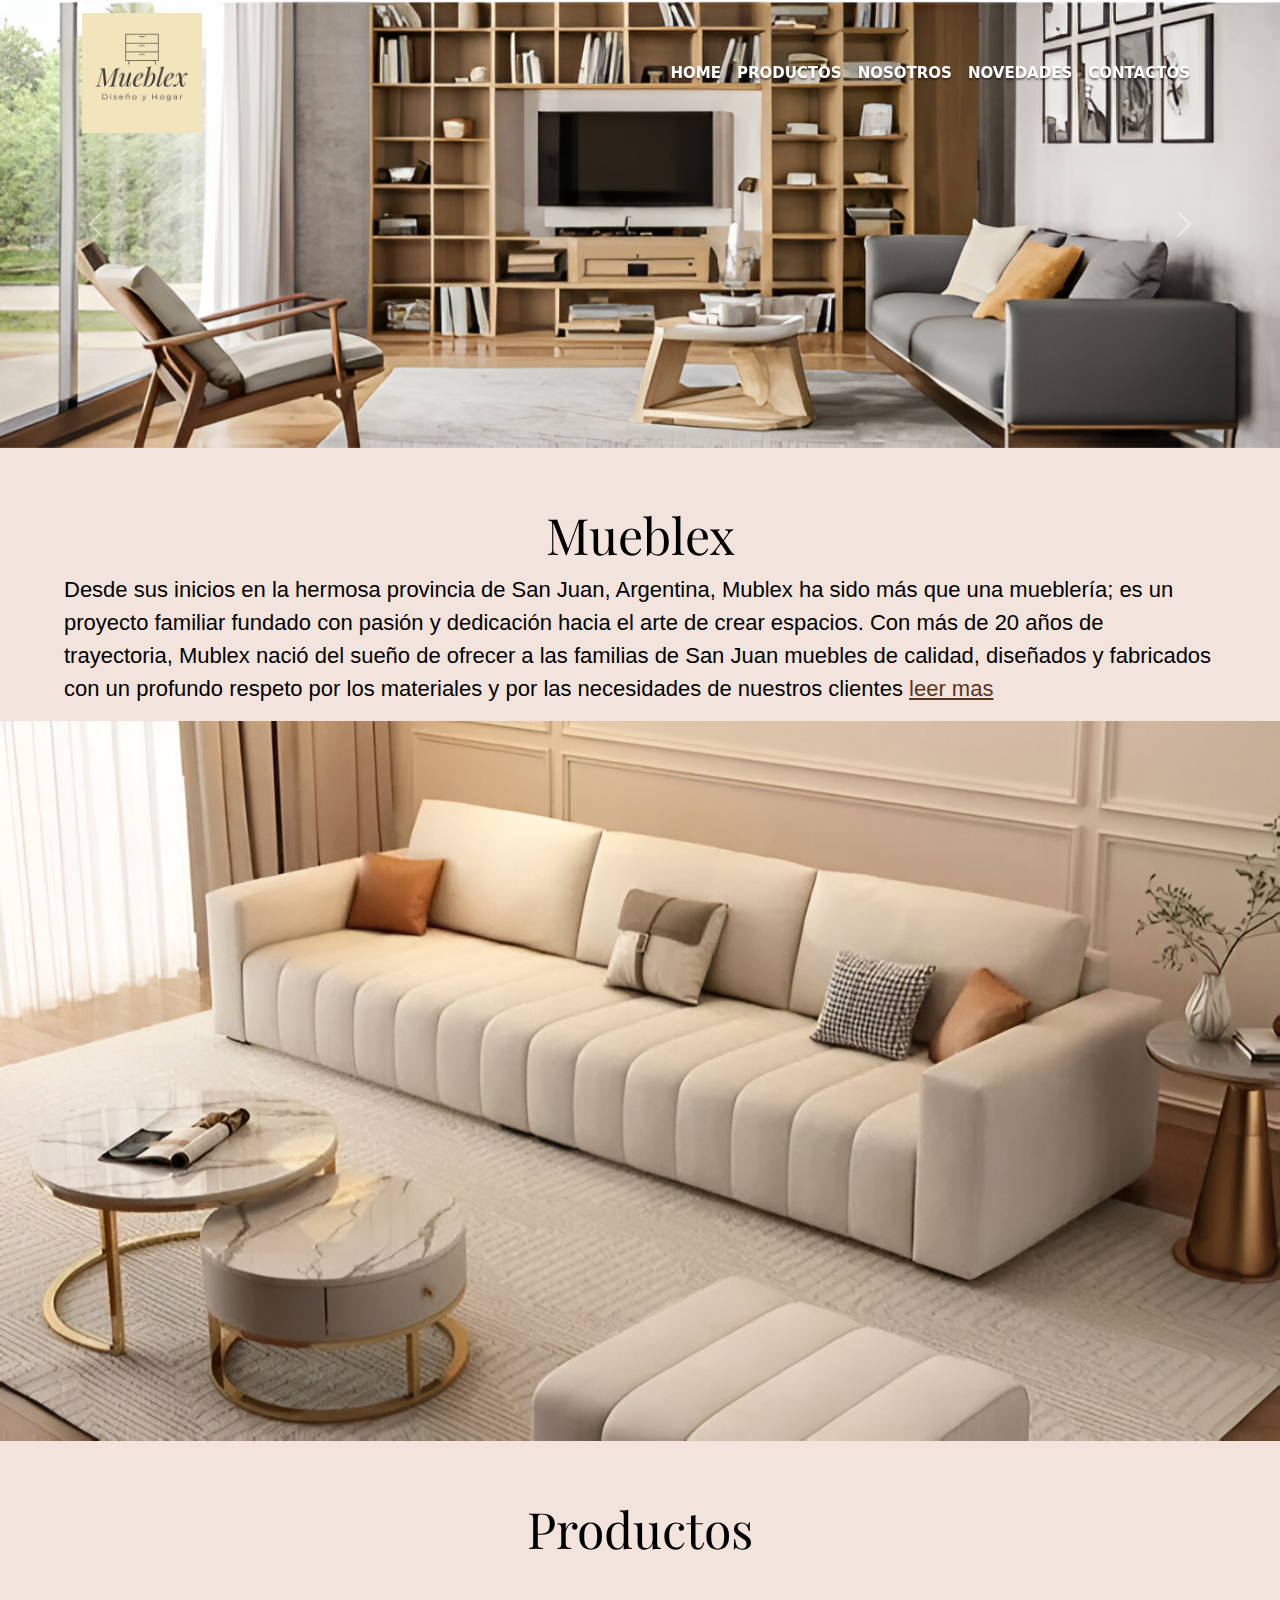
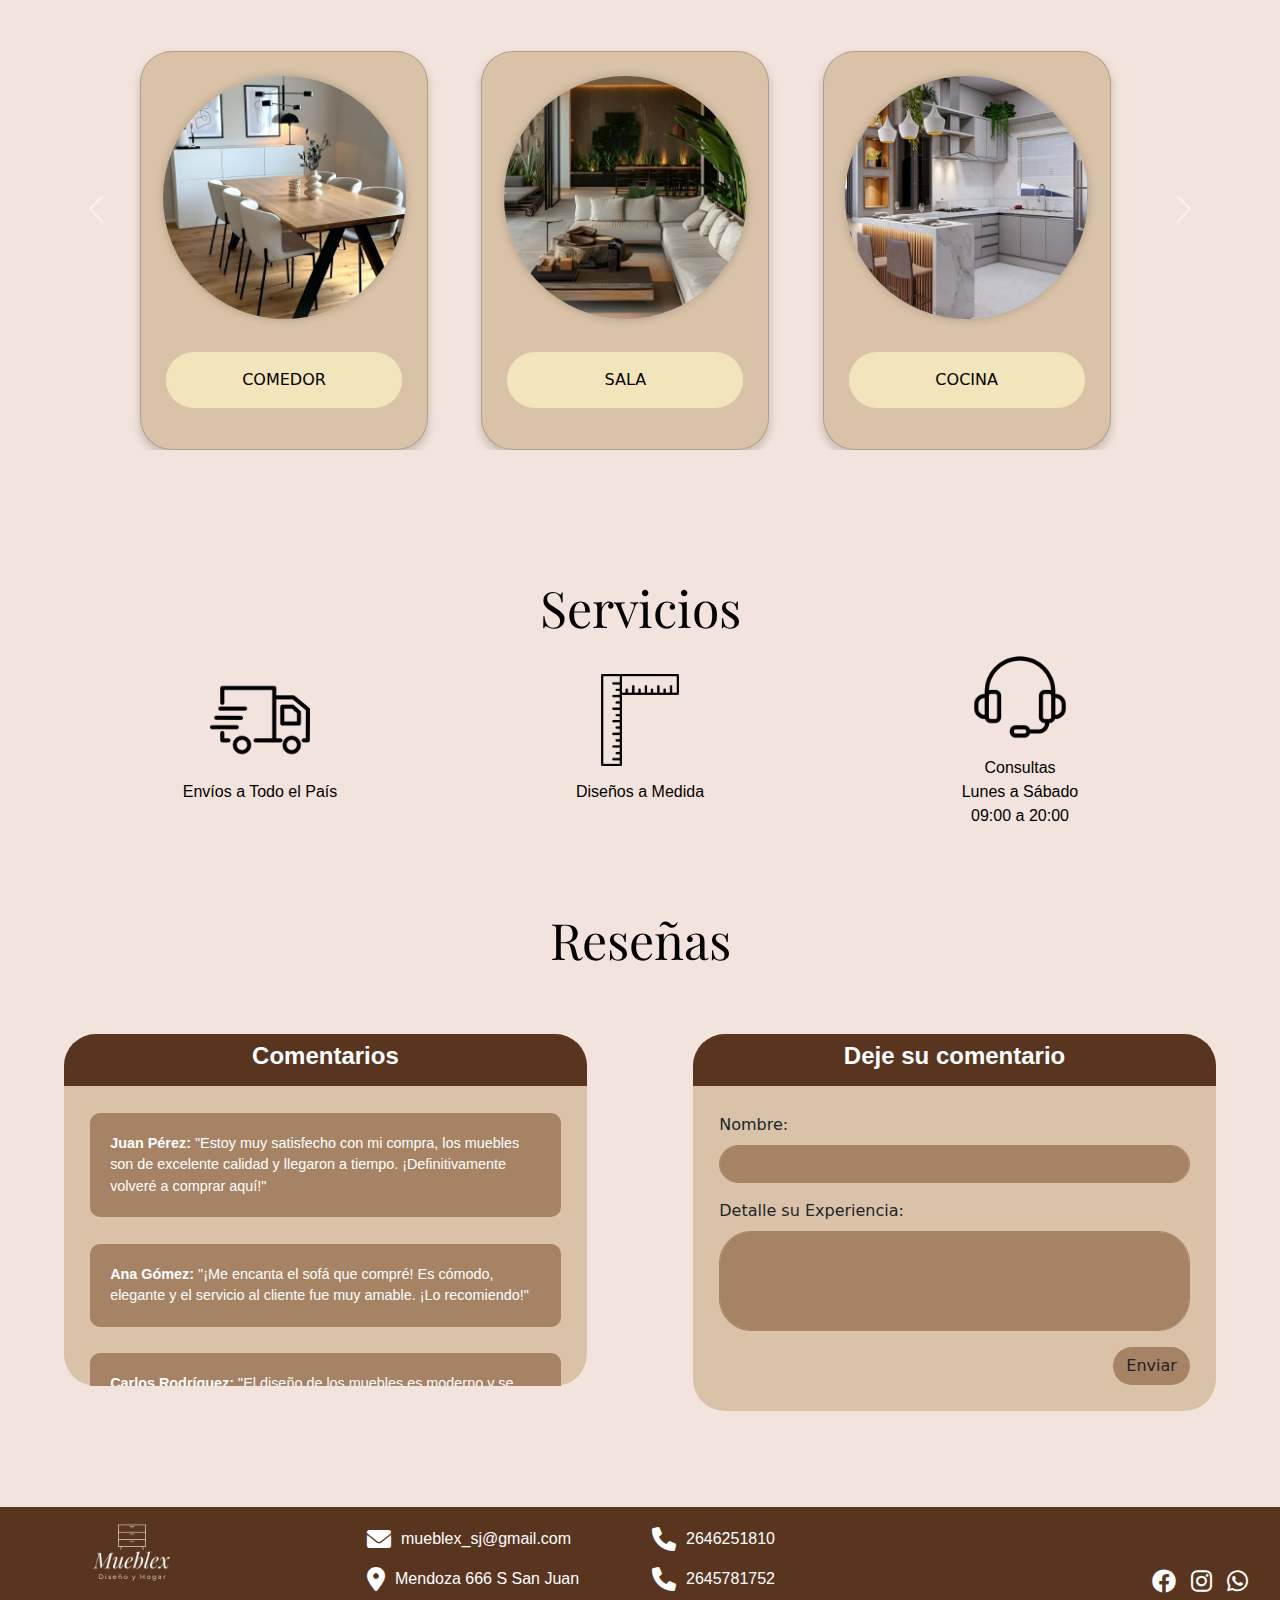
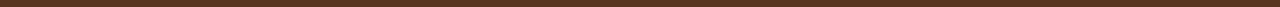
==== commit 478c801e: "index.html" ====
--- a/index.html
+++ b/index.html
@@ -423,15 +423,12 @@
               </p>
           </div>
           <div class="col-3">
-              <a href="https://www.facebook.com" target="_blank" aria-label="Facebook">
+              <a href="https://www.facebook.com" target="_blank" aria-label="Facebook"></a>
                   <i class="fab fa-facebook iconos"></i>
-              </a>
-              <a href="https://www.instagram.com" target="_blank" aria-label="Instagram">
+              <a href="https://www.instagram.com" target="_blank" aria-label="Instagram"></a>
                   <i class="fab fa-instagram iconos"></i>
-              </a>
-              <a href="https://web.whatsapp.com" target="_blank" aria-label="WhatsApp">
+              <a href="https://web.whatsapp.com" target="_blank" aria-label="WhatsApp"></a>
                   <i class="fab fa-whatsapp iconos"></i>
-              </a>
           </div>
       </div>
   </div>
@@ -440,4 +437,4 @@
 <!-- Bootstrap JS -->
 <script src="https://cdn.jsdelivr.net/npm/bootstrap@5.3.3/dist/js/bootstrap.bundle.min.js" integrity="sha384-YvpcrYf0tY3lHB60NNkmXc5s9fDVZLESaAA55NDzOxhy9GkcIdslK1eN7N6jIeHz" crossorigin="anonymous"></script>
 </body>
-</html>+</html>
--- a/estilos/homees.css
+++ b/estilos/homees.css
@@ -28,22 +28,26 @@
 }
 
 /* Carrusel principal (para pantallas grandes) */
+#carouselExampleControls,
+#carouselExampleControls2,
 #carouselProducts {
     display: block;
   }
-  
+  #carouselSmall2,
   #carouselSmall {
     display: none;
   }
   
   /* Carrusel alternativo (para pantallas pequeñas) */
   @media (max-width: 550px) {
+    #carouselExampleControls,
+    #carouselExampleControls2,
     #carouselProducts {
-      display: none; /* Oculta el carrusel principal */
+      display: none; 
     }
-  
+    #carouselSmall2,
     #carouselSmall {
-      display: block; /* Muestra el carrusel alternativo */
+      display: block; 
     }
   }
   
--- a/estilos/contacto.css
+++ b/estilos/contacto.css
@@ -75,6 +75,10 @@
     background-color: #F2E4DC;
     color: black;
   }
+  .accordion-button:not(.collapsed) {
+    background-color: #F2E4DC; /* Marrón oscuro */
+    color: black;
+}
   
   
   .btn {
@@ -91,13 +95,8 @@
   
   /* Pantallas pequeñas */
   @media screen and (max-width: 550px) {
-    .contato {
-      flex-direction: column; 
-      align-items: center;
-    }
-  
     .formContacto {
-      width: 90%; 
+      width: 95%; 
     }
   
     .btn {
@@ -106,4 +105,4 @@
       display: block; 
     }
   }
-  +  
--- a/estilos/carrucel.css
+++ b/estilos/carrucel.css
@@ -66,3 +66,38 @@
     height: 400px;
 }
 
+/* Pantallas pequeñas */
+@media screen and (max-width: 550px) {
+
+    .navbar {
+      padding: 10px 15px;
+      top: 0;
+      position: fixed;
+      width: 100%;
+    }
+    
+    .navbar .logo img {
+      height: 60px; 
+      transition: opacity 0.3s ease;
+    }
+  
+   
+    .navbar-nav .nav-link {
+      font-size: 12px; 
+      padding: 5px 10px; 
+    }
+  
+    
+    .navbar-toggler {
+      padding: 5px;
+      font-size: 1rem;
+    }
+    .navbar-collapse {
+        display: flex; 
+        justify-content: flex-end; 
+        text-align: right; 
+        background-color: rgba(0, 0, 0, 0.7); 
+        padding: 10px;
+        border-radius: 8px; 
+    }
+  }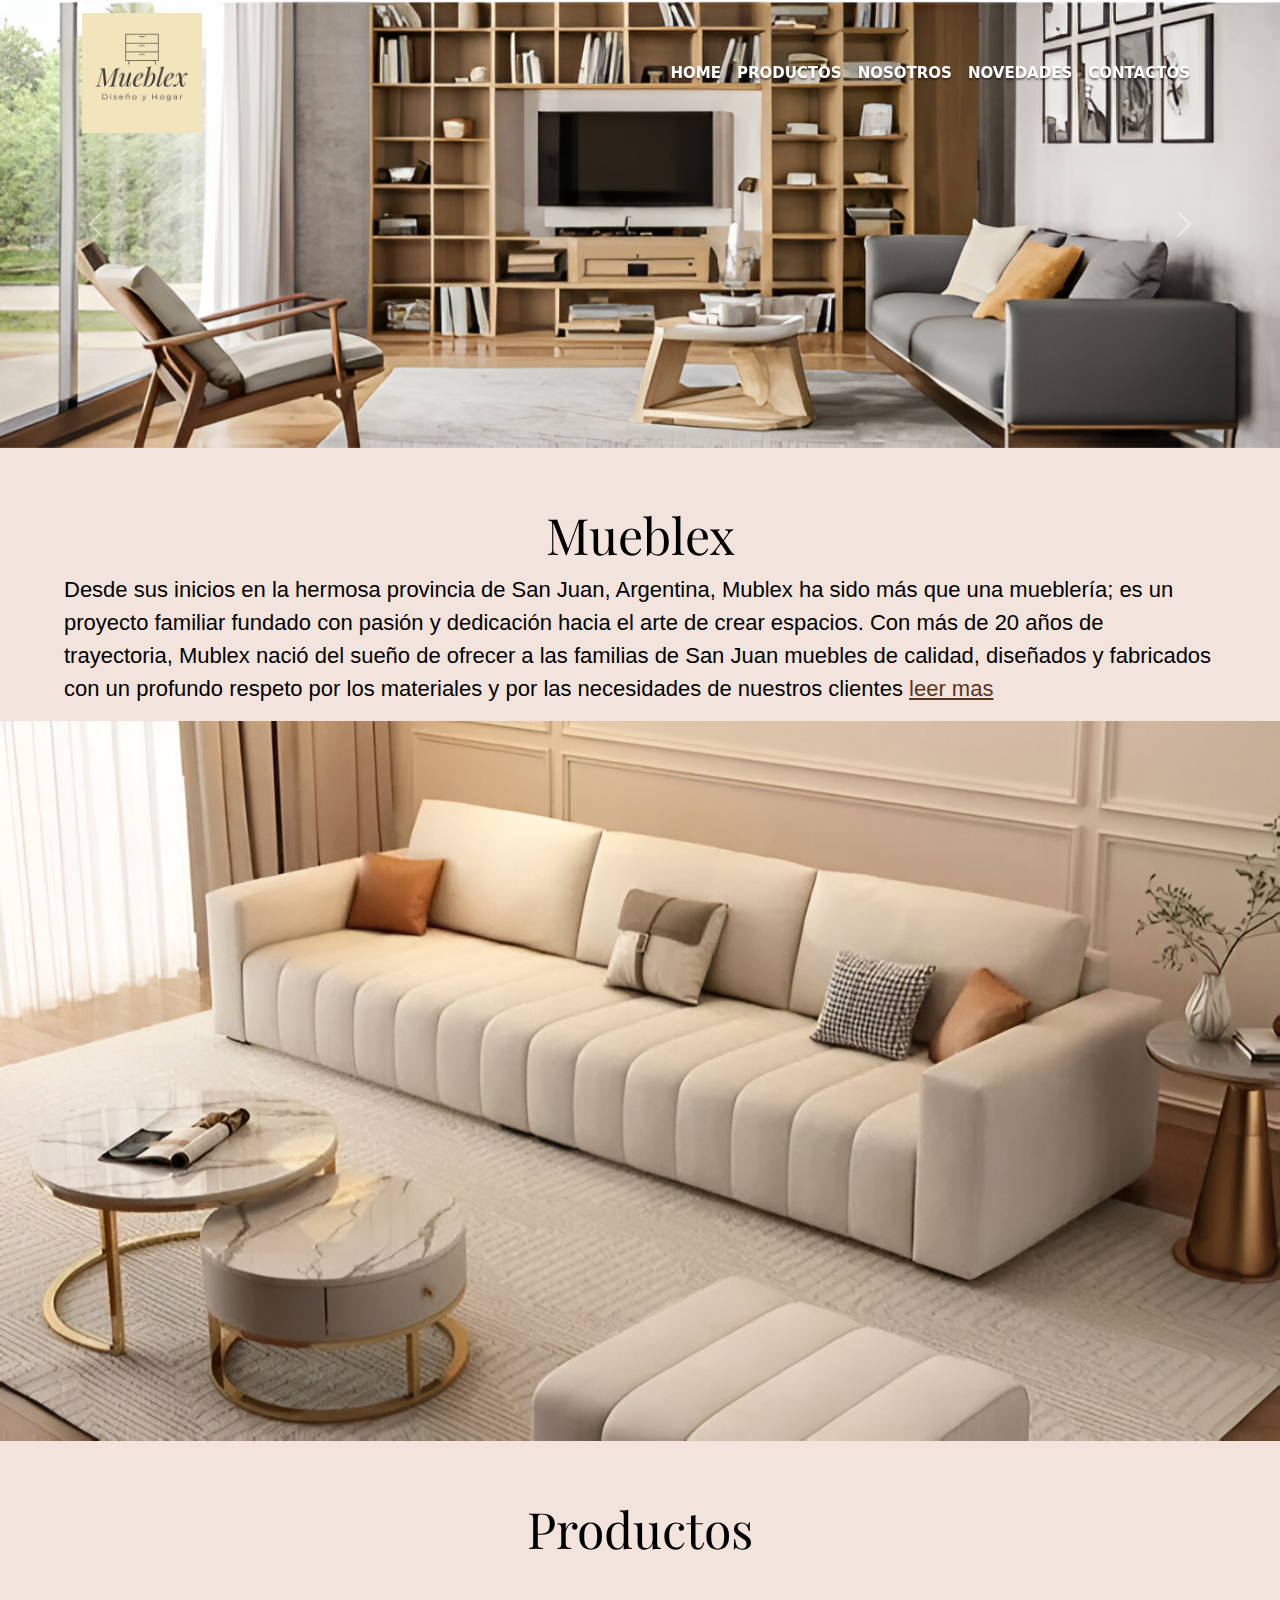
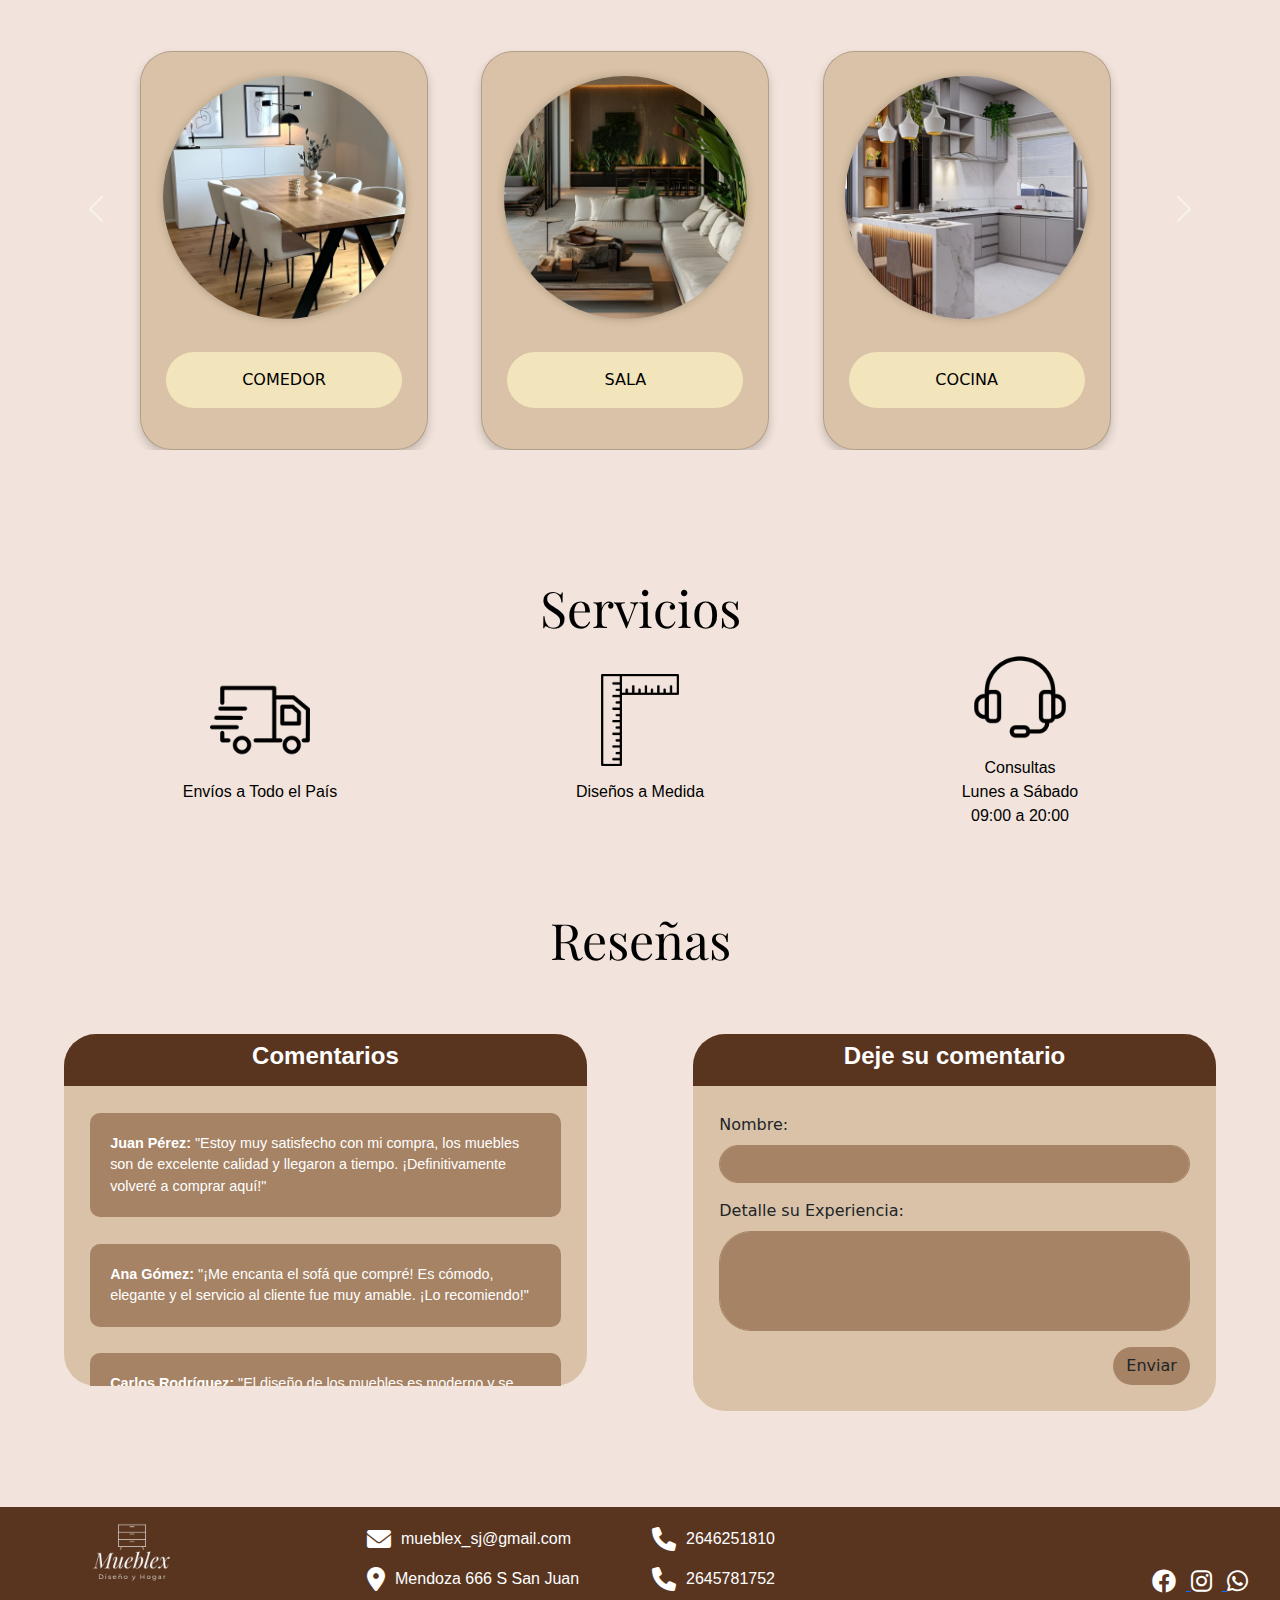
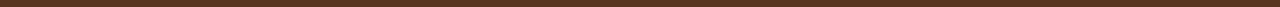
==== commit eec225f0: "index.html" ====
--- a/index.html
+++ b/index.html
@@ -423,12 +423,19 @@
               </p>
           </div>
           <div class="col-3">
-              <a href="https://www.facebook.com" target="_blank" aria-label="Facebook"></a>
-                  <i class="fab fa-facebook iconos"></i>
-              <a href="https://www.instagram.com" target="_blank" aria-label="Instagram"></a>
-                  <i class="fab fa-instagram iconos"></i>
-              <a href="https://web.whatsapp.com" target="_blank" aria-label="WhatsApp"></a>
-                  <i class="fab fa-whatsapp iconos"></i>
+              <a class="enlace-red" href="https://www.facebook.com" target="_blank" aria-label="Facebook">
+                <i class="fab fa-facebook iconos"></i>
+              </a>
+              
+
+              <a class="enlace-red" href="https://www.instagram.com" target="_blank" aria-label="Instagram">
+                <i class="fab fa-instagram iconos"></i>
+              </a>
+              
+
+              <a class="enlace-red" href="https://web.whatsapp.com" target="_blank" aria-label="WhatsApp">
+                <i class="fab fa-whatsapp iconos"></i>
+              </a>
           </div>
       </div>
   </div>
